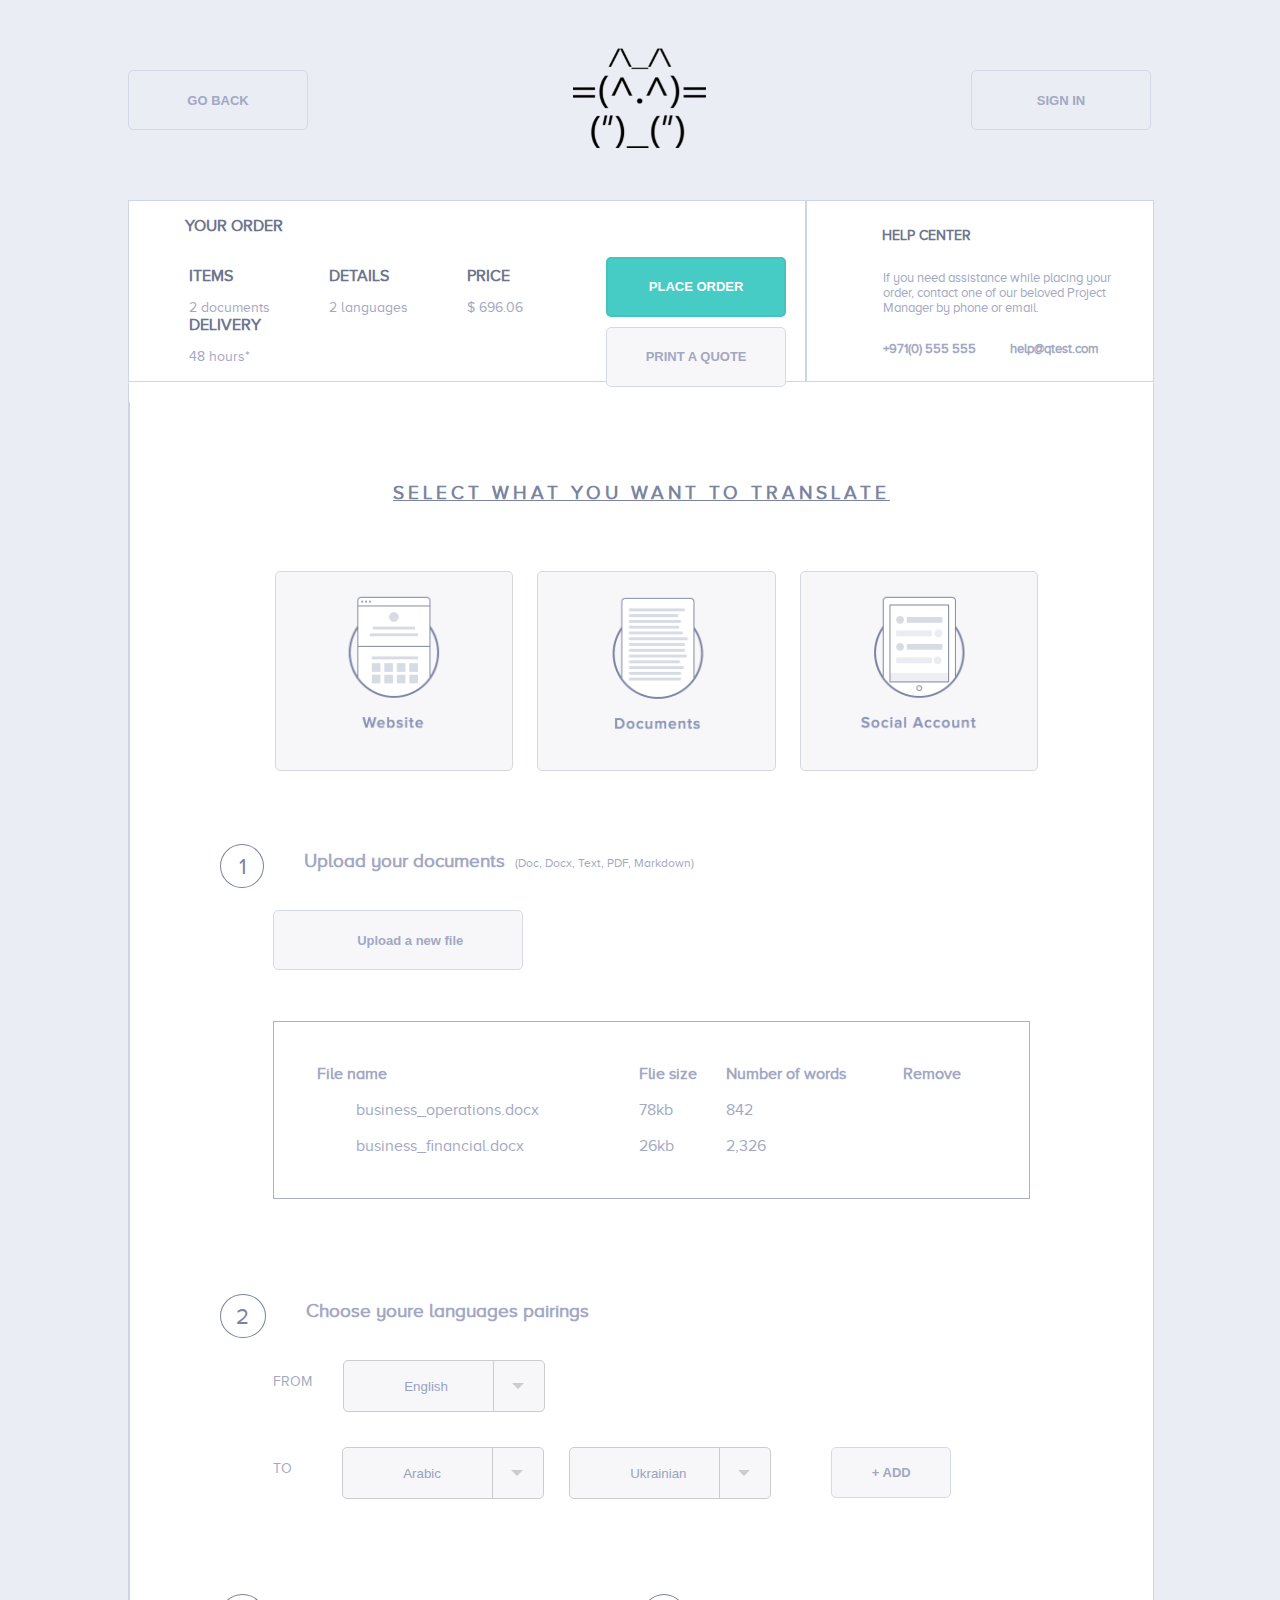
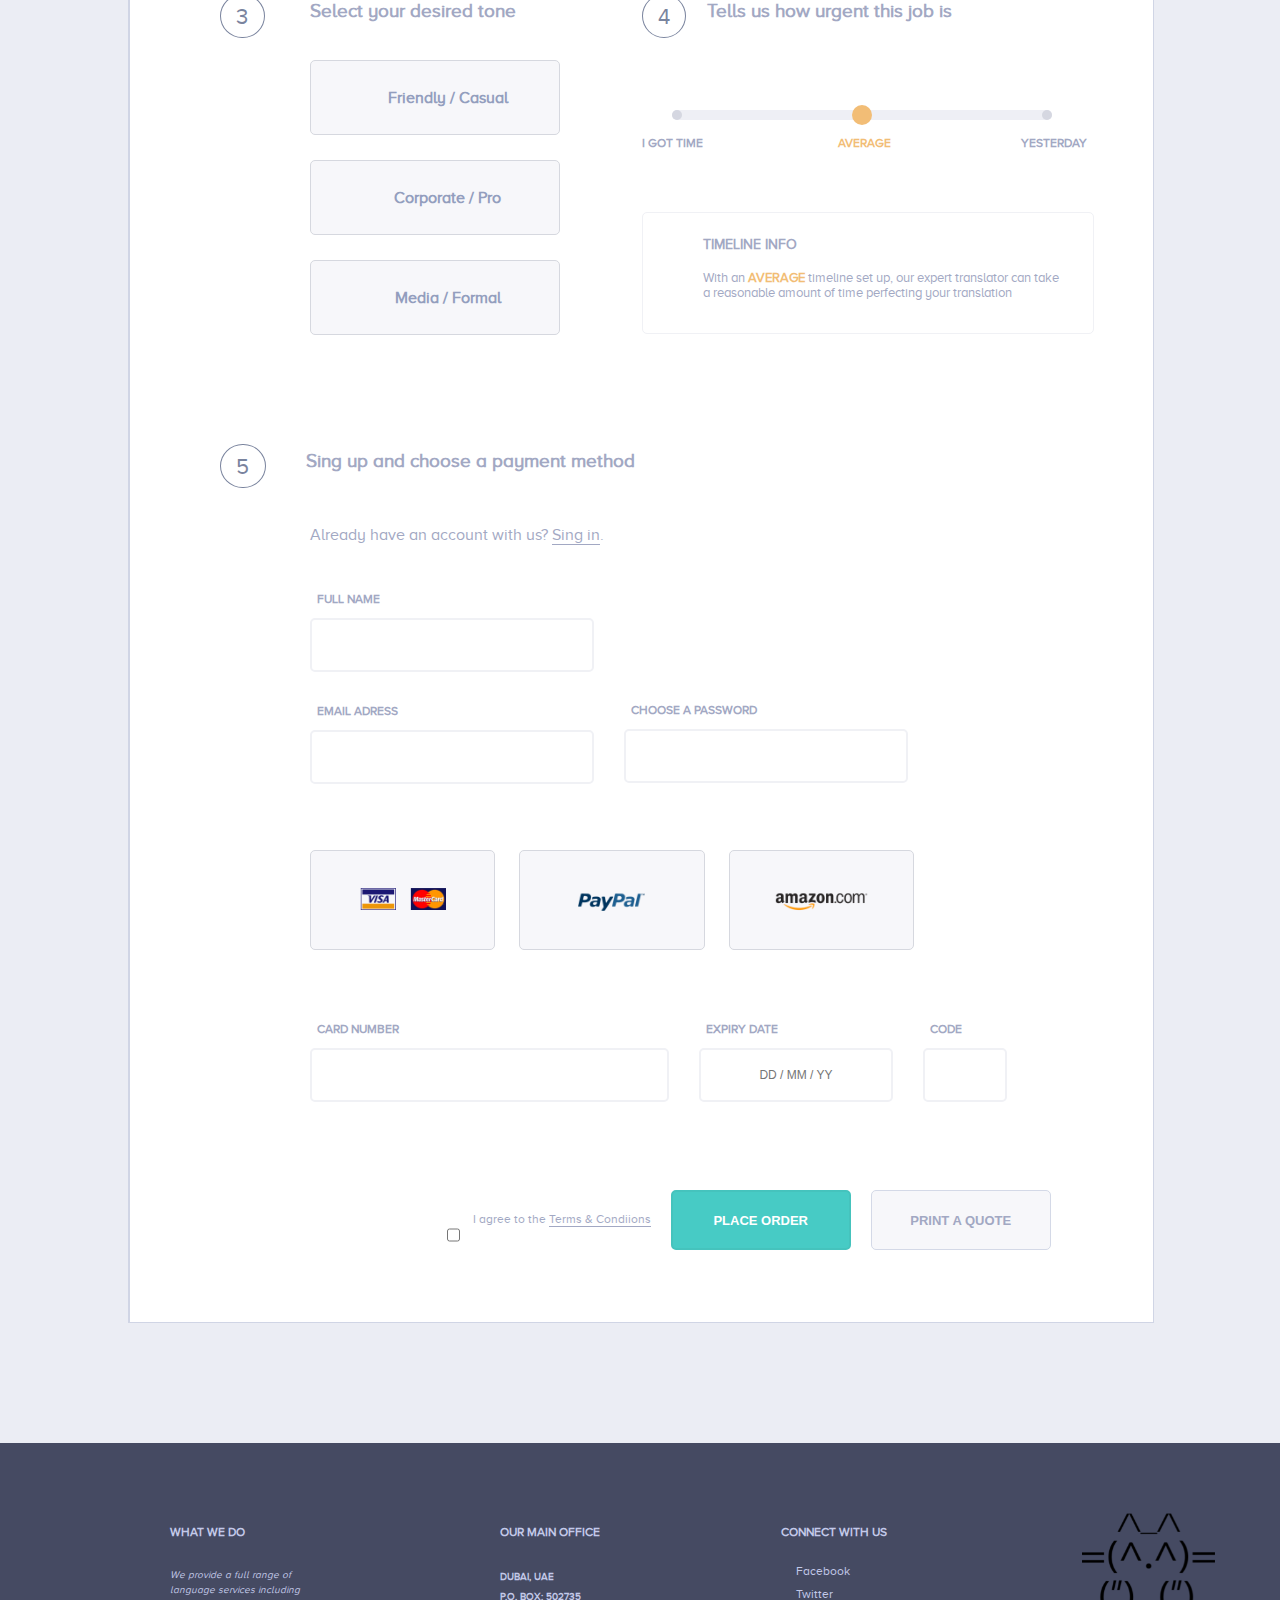
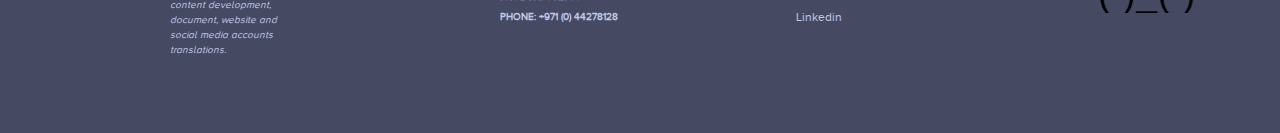
==== index.html @ 12761e25 "add files" ====
<!DOCTYPE html>
<html>
<head>
	<title>Checkout Page</title>
	<meta charset="utf-8">
	<link rel="stylesheet" type="text/css" href="css/main.css">
	<link rel="stylesheet" type="text/css" href="css/fonts/fonts.css">
</head>
<body>
<header>
	<div class="col-3">
		<button class="main_btn goBack">Go back</button>
	</div>
	<div class="col-3">
		<p class="logo"><img src="css/img/kottans.png"></p>
	</div>
	<div class="col-3 sign">
		<button class="main_btn btn_sgn">Sign In</button>
	</div>
</header>


<section class="yourOrder">
	<div class="col-6">
		<div class="details">
			<div class="blank"><!--<p><img src="https://png.icons8.com/material/26/6c748d/file.png"></p>--> <p>Your order</p></div>
			<div>
				<ul class="list">
					<li><span>Items</span></br></br>2 documents</li>
					<li><span>Details</span></br></br>2 languages</li>
					<li><span>Price</span></br></br>$ 696.06</li>
					<li><span>Delivery</span></br></br>48 hours*</li>
				</ul>
			</div>
		</div>
		<div class="detBut">
		<button class="act_btn">Place order</button>
		<button class="main_btn print">Print a Quote</button>
		</div>
	</div>
	<div class="col-3">
		<div class="help1"><!--<p><img src="https://png.icons8.com/windows/26/767d94/lifebuoy.png"></p>--><p>Help center</p></div>
		<div class="help">
			<p>If you need assistance while placing your order, contact one of our beloved Project Manager by phone or email.</p>
			<p>+971(0) 555 555</p> <p>help@qtest.com</p>
		</div>
	</div>
</section>
<form class="main">
	<section class="select">
		<h3>Select what you want to translate</h3>
			<div class="form">
				<label for="website">
					<input hidden type="radio" name="radio1" id="website" value="website">
						<div class="select-wrapper">
							<img src="css/img/website.png">
						</div>
				</label>
				<label for="document">
					<input hidden type="radio" name="radio1" id="document" value="document">
						<div class="select-wrapper">
							<img src="css/img/documents.png">
						</div>
				</label>
				<label for="social">
					<input hidden type="radio" name="radio1" id="social" value="social">
						<div class="select-wrapper">
							<img src="css/img/social.png">
						</div>	
				</label>
			</div>
	</section>
	<section class="one">
		<div class="upload">
			<p class="cirkle">1</p>
			<h3>Upload your documents</h3>
			<p class="types">(Doc, Docx, Text, PDF, Markdown)</p>

		</div>
			<button class="main_btn upload_btn">Upload a new file</button>
		<table>
			<tr>
				<th>File name</th>
				<th>Flie size</th>
				<th>Number of words</th>
				<th>Remove</th>
			</tr>
			<tr>
				<td class="doc">business_operations.docx</td>
				<td>78kb</td>
				<td>842</td>
				<td class="trash"></td>
			</tr>
			<tr>
				<td class="doc">business_financial.docx</td>
				<td>26kb</td>
				<td>2,326</td>
				<td class="trash"></td>
			</tr>
		</table>
	</section>
	<section class="two">
		<div class="upload">
			<p class="cirkle2">2</p>
			<h3>Choose youre languages pairings</h3>
		</div>
		<div class="language">
			<div class="from">
			<p>From</p>
			<div class="form_select">
				<select type="text" name="capacity" required="">
					<option selected="selected">English</option>
		                <option>Ukrainian</option>
		                <option>Arabic</option>
						<option>Kurdish</option>
				</select>
			</div>
			</div>
			<div class="to">
			<p>To</p>
			<div class="form_select">
			<select type="text" name="capacity" required="" id="Arabic" class="form-control">
				<option selected="selected">Arabic</option>
	                <option>Ukrainian</option>
	                <option>English</option>
					<option>Kurdish</option>
			</select>
			</div>
			<div class="form_select form_select2">
			<select type="text" name="capacity" required="" id="Ukrainian" class="form-control">
				<option selected="selected">Ukrainian</option>
	                <option>English</option>
	                <option>Arabic</option>
					<option>Kurdish</option>
			</select>
			</div>
			<div class="delate">
				
			</div>
			<div>
				<button class="main_btn add">+ Add</button>
			</div>
			</div>
		</div>
	</section>
	<section class="threeFour">
	<div class="three">
		<div class="upload">
			<p class="cirkle2">3</p>
			<h3>Select your desired tone</h3>
		</div>
		<div>
			<div class="form_tone">
				<label for="friendly">
					<input hidden type="radio" name="radio2" id="friendly" value="friendly">
						<div class="select-tone select-tone1">
							<p>Friendly / Casual</p>
						</div>
				</label>
				<label for="pro">
					<input hidden type="radio" name="radio2" id="pro" value="pro">
						<div class="select-tone select-tone2">
							<p>Corporate / Pro</p>
						</div>
				</label>
				<label for="media">
					<input hidden type="radio" name="radio2" id="media" value="media">
						<div class="select-tone select-tone3">
							<p>Media / Formal</p>
						</div>	
				</label>
			</div>
		</div>
	</div>
	<div class="four">
		<div class="upload2">
			<p class="cirkle2">4</p>
			<h3>Tells us how urgent this job is</h3>
		</div>
		<input type="range" min="0" max="100" step="50">
		<div class="timeline">
			<p>I got time</p>
			<p>Average</p>
			<p>Yesterday</p>
		</div>
		<div class="info">
			<div class="timeline_hdr"><p>Timeline info</p></div>
			<div class="timeline_disc"><p>With an <span>average</span> timeline set up, our expert translator can take a reasonable amount of time perfecting your translation</p></div>
		</div>
	</div>
	</section>
	<section class="five">
		<div class="upload">
			<p class="cirkle2">5</p>
			<h3>Sing up and choose a payment method</h3>
		</div>
		<div class="have_acc">
			<p>Already have an account with us? <a href="#">Sing in</a>.</p>
		</div>
		<div class="sign_form">
			<div class="f_name">
			<p>Full name</p>
			<input type="text" name="name" maxlength="40" class="" required="">
			<p>Email adress</p>
			<input type="text" name="name" maxlength="40" class="" required="">
			</div>
			<div class="pass">
			<p>Choose a password</p>
			<input type="password" name="name" maxlength="40" class="" required="">
			</div>
		</div>
		<div class="payment">
				<label for="card">
					<input hidden type="radio" name="radio3" id="card" value="card">
						<div class="select-payment">
							<img src="css/img/card.png">
						</div>
				</label>
				<label for="paypal">
					<input hidden type="radio" name="radio3" id="paypal" value="paypal">
						<div class="select-payment">
							<img src="css/img/paypal.png">
						</div>
				</label>
				<label for="amazon">
					<input hidden type="radio" name="radio3" id="amazon" value="amazon">
						<div class="select-payment">
							<img src="css/img/amazon.png">
						</div>	
				</label>
		</div>
		<div class="sign_form card_form">
			<div class="f_name card_number">
			<p>Card number</p>
			<input type="text" name="name" maxlength="16" class="" required="">
			</div>
			<div class="f_name ex_date">
			<p>Expiry date</p>
			<input type="text" name="name" maxlength="8" class="" required="" placeholder="DD / MM / YY">
			</div>
			<div class="f_name code">
			<p>code</p>
			<input type="password" name="name" maxlength="3" class="" required="">
			</div>
		</div>
		<div class="last_step">
			<input id="checkBox" type="checkbox">
			<p>I agree to the <a href="#">Terms &#38; Condiions</a></p>
			<button class="act_btn">Place order</button>
			<button class="main_btn print">Print a Quote</button>
		</div>
	</section>
</form>

<footer>
	<div class="what_we">
		<div class="heart"> <p>What we do</p></div>
		<div class="what_we_disc">
			<p>We provide a full range of language services including content development, document, website and social media accounts translations.</p>
		</div>
	</div>
	<div class="main_office">
		<div>
			<p>Our main office</p>
		</div>
		<div class="adress">
			<p>Dubai, UAE </br>P.O. Box: 502735</br>Phone: +971 (0) 44278128</p>
		</div>
	</div>
	<div class="connect">
		<div>
			<p>Connect with us</p>
		</div>
		<div>
			<ul>
				<li>Facebook</li>
				<li>Twitter</li>
				<li>Linkedin</li>
			</ul>
		</div>
	</div>
	<div class="finish">
		<img src="css/img/kottans.png">
	</div>
</footer>

</body>
</html>
---- css/main.css ----
/*
*{
	border: 1px solid black;

}
*/

body {
	background: #ebedf4;
	font-family: 'Proxima Nova', Georgia, sans-serif;
	padding: 0px;
	margin: 0px;
	color: #a2a8c3;
}

header {
	width: 80%;
	margin-left: 10%;
	padding: 0px;
	display: flex;
	flex-direction: row;
	height: 200px;

}

.col-3 {
	width: 33.3%;
	align-self: center;
}

.logo {
	text-align: center;
}

.sign {
	text-align: right;
}

.main_btn {
	border: 1px solid #d4d9e7;
	border-radius: 5px;
	color: #a2a8c3;
	height: 60px;
	width: 180px;
	text-transform: uppercase;
	font-size: 13px;
	font-weight: bold;

}

.goBack{
	background: url(https://png.icons8.com/ios/26/a2a8c3/left.png) no-repeat 30px 17px;

}

.btn_sgn {
	background: url(https://png.icons8.com/material/26/a2a8c3/user-male.png) no-repeat 30px 17px;
}



/*-----------YOUR ORDER-------------*/
.yourOrder {
	width: 80%;
	background: #fff;
	margin-left: 10%;
	border: 1px solid #d0d5e5;
	display: flex;
	flex-direction: row;
	height: 180px;
}
.col-6 {
	width: 66%;
	vertical-align: middle;
	border-right: 2px solid #d0d5e5;
}

.details {
	width: 70%;
	display: inline-block;

}
.details p {
	display: inline-block;
}
.blank {
	padding-left: 56px;
	text-transform: uppercase;
	font-weight: bold;
	background: url(https://png.icons8.com/material/26/6c748d/file.png) no-repeat 25px 15px;
	background-size: 3.5%;
	color: #6c748d;
}

.list {
	margin-left: 20px;
}
.list li{
	display: inline-block;
	padding-right: 55px;
	font-size: 14px;

}
.list span{
	text-transform: uppercase;
	font-size: 16px;
	font-weight: 600;
	color: #6c748d;

}
.detBut {
	width: 25%;
	display: inline-block;
	text-align: right;
	padding-top: 20px;


}
.act_btn {
	background: #47cbc5;
	border: 2px solid #45c3bd;
	border-radius: 5px;
	color: #fff;
	height: 60px;
	width: 180px;
	text-transform: uppercase;
	margin-bottom: 10px;
	font-size: 13px;
	font-weight: bold;
}
.print {
	background-color: #f7f7fa;
}
.help1 {
	padding-left: 30px;
	background: url(https://png.icons8.com/windows/26/767d94/lifebuoy.png) no-repeat 35px 5px;
	background-size: 6.5%;
	color: #6c748d;
}

.help1 p {
	display: inline-block;
	font-size: 14px;
	text-transform: uppercase;
	font-weight: bold;
	padding-left: 45px;

}
.help {
	width: 90%;

}
.help p:not(:nth-child(3)){
	display: inline-block;
	font-size: 13px;
	padding-left: 76px;
}
.help p:nth-child(2){
	font-weight: bold;
}
.help p:nth-child(3){
	display: inline-block;
	font-size: 13px;
	padding-left: 30px;
	font-weight: bold;
}
.main {
	width: 80%;
	background: #fff;
	margin-left: 10%;
	border-left: 1px solid #d0d5e5;
	border-right: 1px solid #d0d5e5;
	border-top: 1px solid #fff;

}

/*----------Select----------*/
.select {
	
	background: #fff;
	text-align: center;
	height: 420px;
	border-left: 1px solid #d0d5e5;

}
.select h3 {
	padding-top: 80px;
	padding-bottom: 10px;
	text-transform: uppercase;
	text-decoration: underline;
	letter-spacing: 4px;
	color: #7a849e;

	
}
.form {
	padding-top: 40px;
	padding-left: 30px;
}

.select-wrapper {
	height: 190px;
}

.form label{
	position: relative;
	color: #939ebe;
	background-color: #f7f7fa;
	font-size: 16px;
	font-weight: bold;
	text-align: center;
	height: 200px;
	width: 24%;
	line-height: 310px;
	display: inline-block;
	cursor: pointer;
	border: 1px solid #d6d8df;
	border-radius: 5px;
	-webkit-box-sizing: border-box;
	-moz-box-sizing: border-box;
	box-sizing: border-box;


}

.form label:not(:first-child) {
	margin-left: 20px;
}

input[name=radio1]:checked + .select-wrapper {
	border: 5px solid #75a8e1;
	border-radius: 5px;

}

input[name=radio1]:checked + .select-wrapper:after {
	content: "\2713";
	color: #fff;
	width: 35px;
	height: 35px;
	line-height: 35px;
	border-radius: 100%;
	background-color: #75a8e1;
	z-index: 999;
	position: absolute;
	top: -15px;
	right: -15px;
}


/*
.form input:checked + label{
	border: 7px solid #75a8e1;

}

.form input:checked + label:after{
	content: "\2713";
	color: #fff;
	width: 35px;
	height: 35px;
	line-height: 35px;
	border-radius: 100%;
	background-color: #75a8e1;
	z-index: 999;
	position: absolute;
	top: -20px;
	right: -20px;
}
*/

/*------------------SECTION ONE---------------*/

.one {
	background: #fff;
	height: 450px;
	border-left: 1px solid #d0d5e5;

}

.upload {
	display: flex;
	flex-direction: row;
	padding-left: 90px;
}
.cirkle{
	border: 1px solid #7a849e;
	border-radius: 50%;
	font-size: 22px;
	text-align: center;
	padding:  .4em .8em;
	color: #7a849e;
}
.upload h3 {
	padding-left: 40px;
	padding-top: 10px;
}
.types {
	font-size: 12px;
	padding-top: 22px;
	padding-left: 10px;
}

.upload_btn {
	background: url(https://png.icons8.com/windows/32/8d95b6/upload-to-cloud.png) no-repeat 30px 12px;
	background-color: #f7f7fa;
	width: 250px;
	margin-left: 14%;
	padding-left: 30px;
	text-transform: none;
}

.one table {
	border: 1px solid #aab0c8;
	margin-left: 14%;
	margin-top: 5%;
	padding: 40px;
	text-align: left; 
	width: 74%;
}

.doc {
	background: url(https://png.icons8.com/metro/32/a2a8c3/document.png) 0px 12px no-repeat;
	background-size: 5%;
}
.trash {
	background: url(https://png.icons8.com/metro/32/a2a8c3/trash.png) 15px 10px no-repeat;
	background-size: 20%;
}

td {
	padding-top: 15px;
}

td:first-child {
	padding-left: 40px;
}

/*------------------SECTION TWO----------------*/
.two {
	background: #fff;
	height: 300px;
	border-left: 1px solid #d0d5e5;

}
.cirkle2{
	border: 1px solid #7a849e;
	border-radius: 50%;
	font-size: 22px;
	text-align: center;
	padding:  .4em .7em;
	color: #7a849e;
}

.language {
	margin-left: 14%;
}
.from {
	display: flex;
	flex-direction: row;	 
}

.form_select {
	width: 200px;
	height: 50px;
	background-color: #f7f7fa;
	position: relative;
	border: 1px solid #ccc;
	border-radius: 5px;
	margin-right: 25px;
}
.form_select2{
	margin-right: 10px;
}
.form_select:before {
	content: "";
	display: block;
	width: 1px;
	height: 100%;
	background-color: #ccc;
	position: absolute;
	right: 50px;
	z-index: 1;
	pointer-events: none;
}
.form_select:after {
	content: "";
	border-style: solid;
	border-width: 6px 6px 0 6px;
	border-color: #ccc transparent transparent transparent;
	position: absolute;
	top: 50%;
	right: 20px;
	z-index: 1;
	margin-top: -3px;
	pointer-events: none;
}

.form_select select {
	-webkit-appearance: none;
	-moz-appearance: none;
	width: 100%;
	height: 100%;
	padding: 0 60px;
	background: none;
	border: 0px;
	color: #99a2c0;
}
.form_select select:focus {
	outline: 0;
}
.form_select select:hover {
	cursor: pointer;
}
.to {
	display: flex;
	flex-direction: row;	 
} 
.from {
	padding-bottom: 35px;
}
.from p{
	padding-right: 31px;
	text-transform: uppercase;
	font-size: 14px;
}

.to p {
	padding-right: 50px;
	text-transform: uppercase;
	font-size: 14px;
}
.delate {
	background: url(https://png.icons8.com/metro/32/a2a8c3/trash.png) no-repeat 0px 18px;
	background-size: 35%;
	height: 51px;
	width: 50px;
}
.add {
	width: 120px;
	height: 51px;
	background-color: #f7f7fa;
}
/*------------------SECTION THREE----------------*/
.threeFour {
	display: flex;
	flex-direction: row;
	border-left: 1px solid #d0d5e5;
}

.three {
	background: #fff;
	height: 450px;
	width: 50%;
}

.three h3 {
	padding-left: 45px;

}

.form_tone {
	padding-left: 180px;
}

.select-tone p {
	padding-top: 12px;
	padding-left: 25px;
}
.select-tone1 {
	height: 70px;
	background: url(https://png.icons8.com/metro/32/8d95b6/chat.png)no-repeat 35px 10px;
	background-size: 10%;
}
.select-tone2 {
	height: 70px;
	background: url(https://png.icons8.com/windows/32/8d95b6/suitcase.png)no-repeat 35px 10px;
	background-size: 10%;
}
.select-tone3 {
	height: 70px;
	background: url(https://png.icons8.com/metro/32/8d95b6/megaphone.png)no-repeat 35px 10px;
	background-size: 10%;
}

.form_tone label{
	position: relative;
	color: #939ebe;
	background-color: #f7f7fa;
	font-size: 16px;
	font-weight: bold;
	text-align: center;
	height: 75px;
	width: 250px;
	margin-bottom: 25px;
	display: block;
	cursor: pointer;
	border: 1px solid #d6d8df;
	border-radius: 5px;
	-webkit-box-sizing: border-box;
	-moz-box-sizing: border-box;
	box-sizing: border-box;	


}

input[name=radio2]:checked + .select-tone{
	border: 5px solid #75a8e1;
	border-radius: 5px;
}

input[name=radio2]:checked + .select-tone:after{
	content: "\2713";
	color: #fff;
	width: 35px;
	height: 35px;
	line-height: 35px;
	border-radius: 100%;
	background-color: #75a8e1;
	z-index: 999;
	position: absolute;
	top: -10px;
	right: -10px;
}

/*------------------SECTION FOUR---------------*/
.four {
	background: #fff;
	height: 450px;
	width: 50%;
}

.upload2 {
	display: flex;
	flex-direction: row;
}
.upload2 h3 {
	padding-left: 4%;
	padding-top: 10px;
}
input[type=range] {
	-webkit-appearance: none;
	width: 380px;
	margin-top: 50px;
	margin-left: 30px;
 	position: relative;
}

input[type=range]::-webkit-slider-thumb {
	-webkit-appearance: none;
	width: 20px;
	height: 20px;
	border-radius: 10px;
	background: #f2bd76;
	margin-top: -5px;
	z-index: 2;
	position: relative;
}

input[type=range]::after {
	content: '';
	display: block;
	width: 10px;
	height: 10px;
	border-radius: 5px;
	background: #d5d7e1;
	position: absolute;
	z-index: 1;
}
input[type=range]::before {
	content: '';
	display: block;
	width: 10px;
	height: 10px;
	border-radius: 5px;
	background: #d5d7e1;
	position: absolute;
	right: 0;
	z-index: 1;
}


input[type=range]::-webkit-slider-runnable-track {
	-webkit-appearance: none;
	background: #eeeff5;
	border-radius: 5px;
	height: 10px;
}
.timeline {
	display: flex;
	flex-direction: row;
	text-transform: uppercase;
	font-weight: bold;
	font-size: 12px;
}
.timeline p:nth-child(2) {
	padding-left: 135px;
	color: #f2bd76;
}
.timeline p:nth-child(3) {
	padding-left: 130px;
}

.info {
	width: 450px;
	border: 1px solid #f0f1f5;
	border-radius: 5px;
	height: 120px;
	margin-top: 50px;
}

.timeline_hdr {
	height: 30px;
	background: url(https://png.icons8.com/metro/32/767c98/info.png) no-repeat 25px 5px;
	background-size: 5%;
}
.timeline_hdr p {
	padding-left: 60px;
	padding-top: 10px;
	text-transform: uppercase;
	font-weight: bold;
	font-size: 14px;
	vertical-align: middle;
}

.timeline_disc {
	padding-left: 60px;
	padding-right: 30px;
	font-size: 13px;
}
.timeline_disc span {
	color: #f2bd76;
	text-transform: uppercase;
	font-weight: bold;
}

/*------------------SECTION FIVE---------------*/

.five {
	background: #fff;
	height: 900px;
	border-left: 1px solid #d0d5e5;
	border-bottom: 1px solid #d0d5e5;
}

.have_acc {
	padding-left: 180px;
}

a {
	text-decoration: none;
}
a:link {
  color: #a2a8c3; 
  border-bottom: 1px solid; 
}
a:visited {
  color: #a2a8c3;
}
a:hover {
  color: #a2a8c3; 
  
}
a:active {
  color: #a2a8c3; 
  border-bottom: 1px solid;
}
.sign_form {
	padding-left: 180px;
	display: flex;
	flex-direction: row;
	height: 250px;
}
.f_name p{
	padding-left: 7px;
	padding-top: 20px;
	text-transform: uppercase;
	font-weight: bold;
	font-size: 12px;
}

.f_name input {
	width: 250px;
	height: 40px;
	border: 2px solid #f0f1f5;
	border-radius: 5px;
	color: #797e96;
	padding: 5px 15px;
}

.pass  {
	margin-top: 111px;
	margin-left: 30px;
}

.pass p{
	padding-left: 7px;
	padding-top: 20px;
	text-transform: uppercase;
	font-weight: bold;
	font-size: 12px;
}

.pass input {
	width: 250px;
	height: 40px;
	border: 2px solid #f0f1f5;
	border-radius: 5px;
	color: #797e96;
	padding: 5px 15px;
}

.payment {
	padding-top: 40px;
	padding-left: 180px;
}

.select-payment {
	height: 90px;
}

.payment label{
	position: relative;
	color: #939ebe;
	background-color: #f7f7fa;
	font-size: 16px;
	font-weight: bold;
	text-align: center;
	height: 100px;
	width: 22%;
	line-height: 110px;
	display: inline-block;
	cursor: pointer;
	border: 1px solid #d6d8df;
	border-radius: 5px;
	-webkit-box-sizing: border-box;
	-moz-box-sizing: border-box;
	box-sizing: border-box;


}

.payment label:not(:first-child) {
	margin-left: 20px;
}

input[name=radio3]:checked + .select-payment {
	border: 5px solid #75a8e1;
	border-radius: 5px;

}

input[name=radio3]:checked + .select-payment:after {
	content: "\2713";
	color: #fff;
	width: 35px;
	height: 35px;
	line-height: 35px;
	border-radius: 100%;
	background-color: #75a8e1;
	z-index: 999;
	position: absolute;
	top: -15px;
	right: -15px;
}
.card_form {
	margin-top: 40px;
	height: 150px;
}
.card_number {
	padding-right: 30px;
}
.card_number input {
	width: 325px;
}
.ex_date {
	padding-right: 30px;
}

.ex_date input {
	width: 130px;
	color: #797e96;
	padding: 5px 30px;
	font-size: 12px;
	text-align: center;
}

.code input {
	width: 50px;
}
.last_step{
	display: flex;
	flex-direction: row;
	justify-content: flex-end;
	width: 80%;
	padding-left: 10%;
	padding-top: 50px;
}

.last_step button {
	margin-left: 20px;
}

.last_step p {
	margin-left: 10px;
	font-size: 12px;
	padding-top: 10px;
}

.last_step input {
	margin-top: 23px;
}
/*------------------FOOTER---------------*/
footer {
	margin-top: 120px;
	width: 100%;
	height: 150px;
	background-color: #454a62;
	padding: 70px;
	color: #c3c9e9;
	display: flex;
	flex-direction: row;

}

.what_we {
	width: 18%;
	background: url(https://png.icons8.com/ios-glyphs/32/c3c9e9/hearts.png) no-repeat 65px 6px;
	background-size: 8%;
}


.heart p {
	text-transform: uppercase;
	font-weight: bold;
	font-size: 12px;
	height: 30px;
	vertical-align: middle;
	padding-left: 100px;
}

.what_we_disc p{
	padding-left: 100px;
	font-size: 10px;
	font-style: italic;
	line-height: 1.5;
}

.main_office {
	background: url(https://png.icons8.com/android/32/c3c9e9/compass.png) no-repeat 165px 8px;
	padding-left: 200px; 
	background-size: 5%;
	width: 18%;

}

.main_office p {
	text-transform: uppercase;
	font-weight: bold;
	font-size: 12px;
	height: 30px;
	vertical-align: middle;
}
.adress p {	
	font-size: 10px;
	line-height: 2;
}

.connect {
	background: url(https://png.icons8.com/ios/32/c3c9e9/share-2-filled.png) no-repeat 25px 10px;
	padding-left: 50px; 
	background-size: 5%;
	width: 18%;
}

.connect p {
	text-transform: uppercase;
	font-weight: bold;
	font-size: 12px;
	height: 30px;
	vertical-align: middle;
}
.connect ul {
	margin-top: -5px;
}
.connect li {
	list-style-type: none;
	margin-left: -45px;
	margin-bottom: 5px;
	font-size: 12px;
	padding-left: 20px;
	line-height: 1.5;
}
.connect li:first-child {
	background: url(https://png.icons8.com/ios/32/c3c9e9/facebook-circled-filled.png) no-repeat 0px 0px; 
	background-size: 5%;
}

.connect li:nth-child(2) {
	background: url(https://png.icons8.com/ios/32/c3c9e9/twitter-circled-filled.png) no-repeat 0px 0px; 
	background-size: 5%;
}

.connect li:nth-child(3) {
	background: url(https://png.icons8.com/ios/32/c3c9e9/linkedin-circled-filled.png) no-repeat 0px 0px; 
	background-size: 5%;
}


.finish {
	width: 18%;
	height: 100%;
	padding-left: 70px;
}
---- css/fonts/fonts.css ----
/** Proxima Nova **/



@font-face {
    font-family: 'proxima_nova_altblack';
    src: url('Mark Simonson - Proxima Nova Alt Black-webfont.eot');
    src: url('Mark Simonson - Proxima Nova Alt Black-webfont.eot?#iefix') format('embedded-opentype'),
         url('Mark Simonson - Proxima Nova Alt Black-webfont.woff2') format('woff2'),
         url('Mark Simonson - Proxima Nova Alt Black-webfont.woff') format('woff'),
         url('Mark Simonson - Proxima Nova Alt Black-webfont.ttf') format('truetype'),
         url('Mark Simonson - Proxima Nova Alt Black-webfont.svg#proxima_nova_altblack') format('svg');
    font-weight: normal;
    font-style: normal;

}

@font-face {
    font-family: 'proxima_nova_altbold';
    src: url('Mark Simonson - Proxima Nova Alt Bold-webfont.eot');
    src: url('Mark Simonson - Proxima Nova Alt Bold-webfont.eot?#iefix') format('embedded-opentype'),
         url('Mark Simonson - Proxima Nova Alt Bold-webfont.woff2') format('woff2'),
         url('Mark Simonson - Proxima Nova Alt Bold-webfont.woff') format('woff'),
         url('Mark Simonson - Proxima Nova Alt Bold-webfont.ttf') format('truetype'),
         url('Mark Simonson - Proxima Nova Alt Bold-webfont.svg#proxima_nova_altbold') format('svg');
    font-weight: normal;
    font-style: normal;

}

@font-face {
    font-family: 'Proxima Nova';
    src: url('Mark Simonson - Proxima Nova Alt Regular-webfont.eot');
    src: url('Mark Simonson - Proxima Nova Alt Regular-webfont.eot?#iefix') format('embedded-opentype'),
         url('Mark Simonson - Proxima Nova Alt Regular-webfont.woff2') format('woff2'),
         url('Mark Simonson - Proxima Nova Alt Regular-webfont.woff') format('woff'),
         url('Mark Simonson - Proxima Nova Alt Regular-webfont.ttf') format('truetype'),
         url('Mark Simonson - Proxima Nova Alt Regular-webfont.svg#proxima_nova_altregular') format('svg');
    font-weight: normal;
    font-style: normal;

}

/* Generated by Font Squirrel (http://www.fontsquirrel.com) on April 4, 2015 */



@font-face {
    font-family: 'proxima_nova_scosfthin';
    src: url('Mark Simonson - Proxima Nova ScOsf Thin-webfont.eot');
    src: url('Mark Simonson - Proxima Nova ScOsf Thin-webfont.eot?#iefix') format('embedded-opentype'),
         url('Mark Simonson - Proxima Nova ScOsf Thin-webfont.woff2') format('woff2'),
         url('Mark Simonson - Proxima Nova ScOsf Thin-webfont.woff') format('woff'),
         url('Mark Simonson - Proxima Nova ScOsf Thin-webfont.ttf') format('truetype'),
         url('Mark Simonson - Proxima Nova ScOsf Thin-webfont.svg#proxima_nova_scosfthin') format('svg');
    font-weight: normal;
    font-style: normal;

}




@font-face {
    font-family: 'proxima_nova_ltsemibold';
    src: url('Mark Simonson - Proxima Nova Semibold-webfont.eot');
    src: url('Mark Simonson - Proxima Nova Semibold-webfont.eot?#iefix') format('embedded-opentype'),
         url('Mark Simonson - Proxima Nova Semibold-webfont.woff2') format('woff2'),
         url('Mark Simonson - Proxima Nova Semibold-webfont.woff') format('woff'),
         url('Mark Simonson - Proxima Nova Semibold-webfont.ttf') format('truetype'),
         url('Mark Simonson - Proxima Nova Semibold-webfont.svg#proxima_nova_ltsemibold') format('svg');
    font-weight: normal;
    font-style: normal;

}

@font-face {
    font-family: 'proxima_nova_ltthin';
    src: url('Mark Simonson - Proxima Nova Thin-webfont.eot');
    src: url('Mark Simonson - Proxima Nova Thin-webfont.eot?#iefix') format('embedded-opentype'),
         url('Mark Simonson - Proxima Nova Thin-webfont.woff2') format('woff2'),
         url('Mark Simonson - Proxima Nova Thin-webfont.woff') format('woff'),
         url('Mark Simonson - Proxima Nova Thin-webfont.ttf') format('truetype'),
         url('Mark Simonson - Proxima Nova Thin-webfont.svg#proxima_nova_ltthin') format('svg');
    font-weight: normal;
    font-style: normal;

}
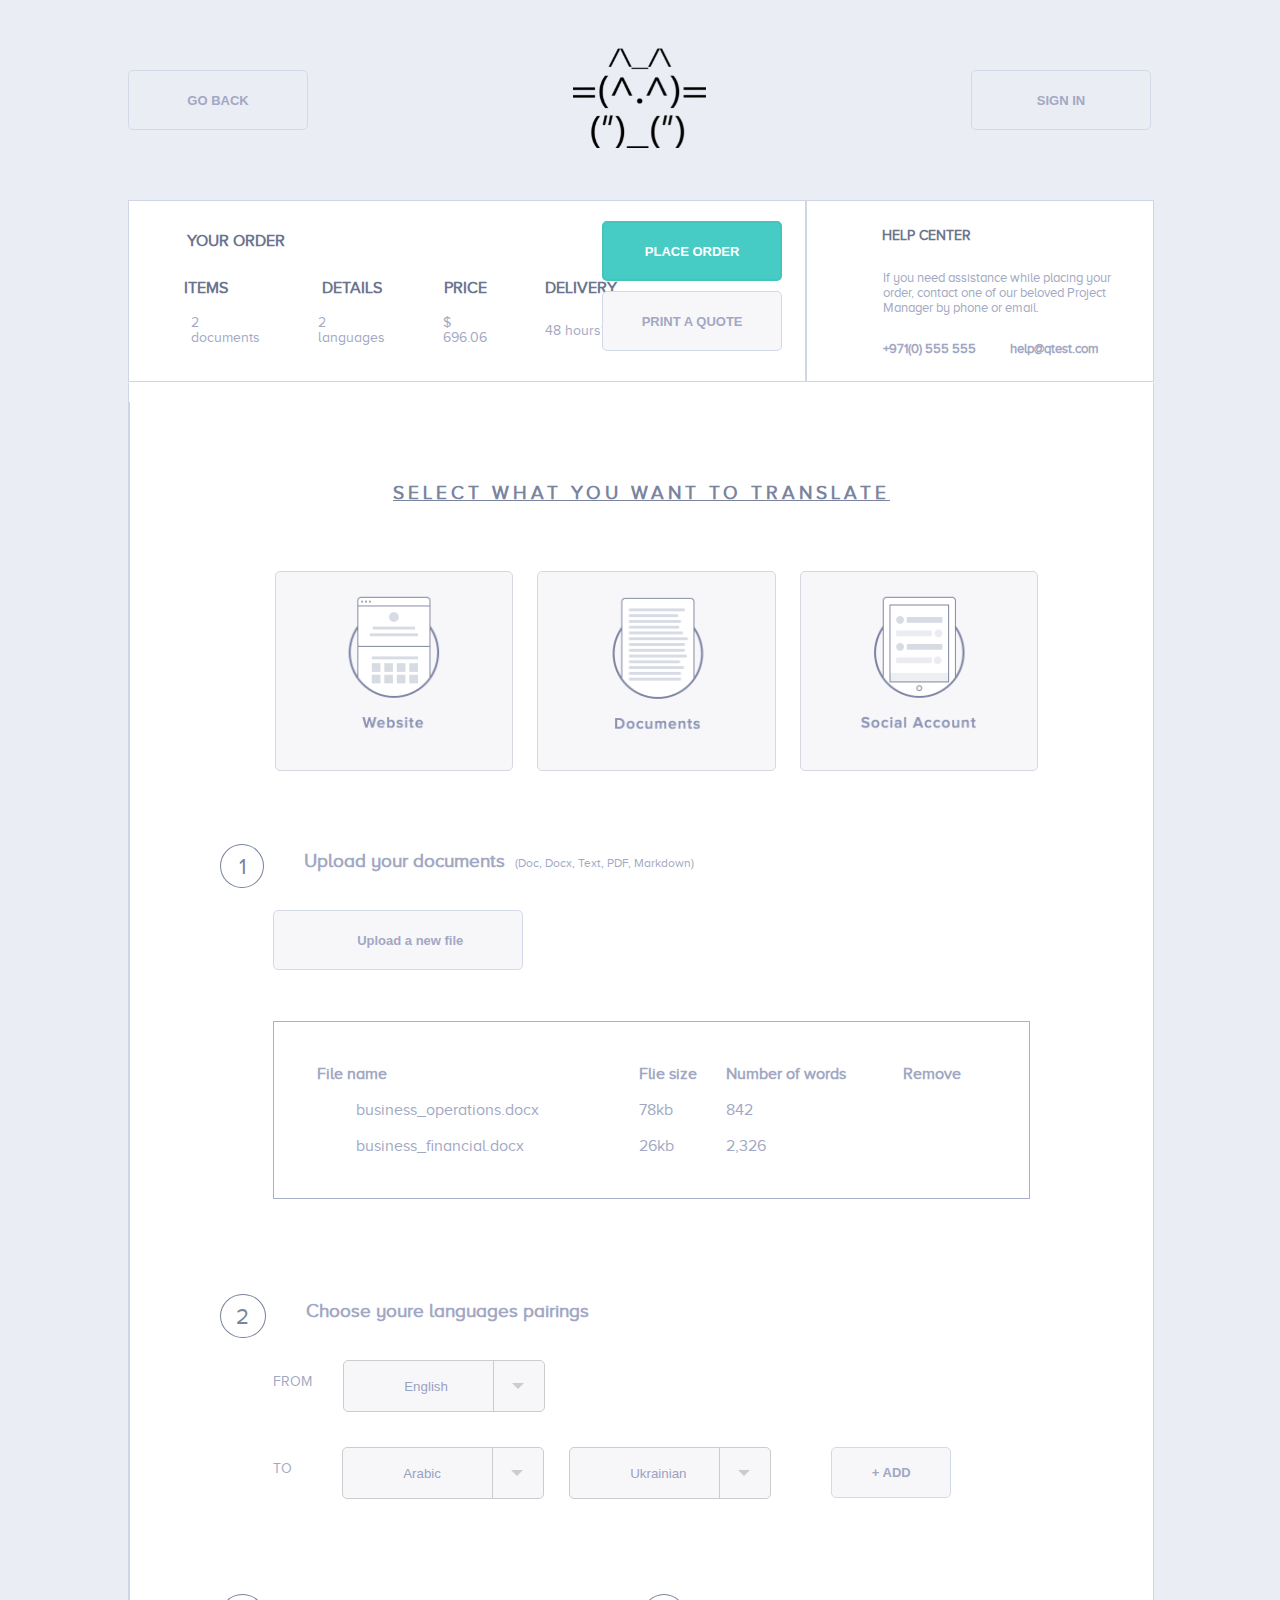
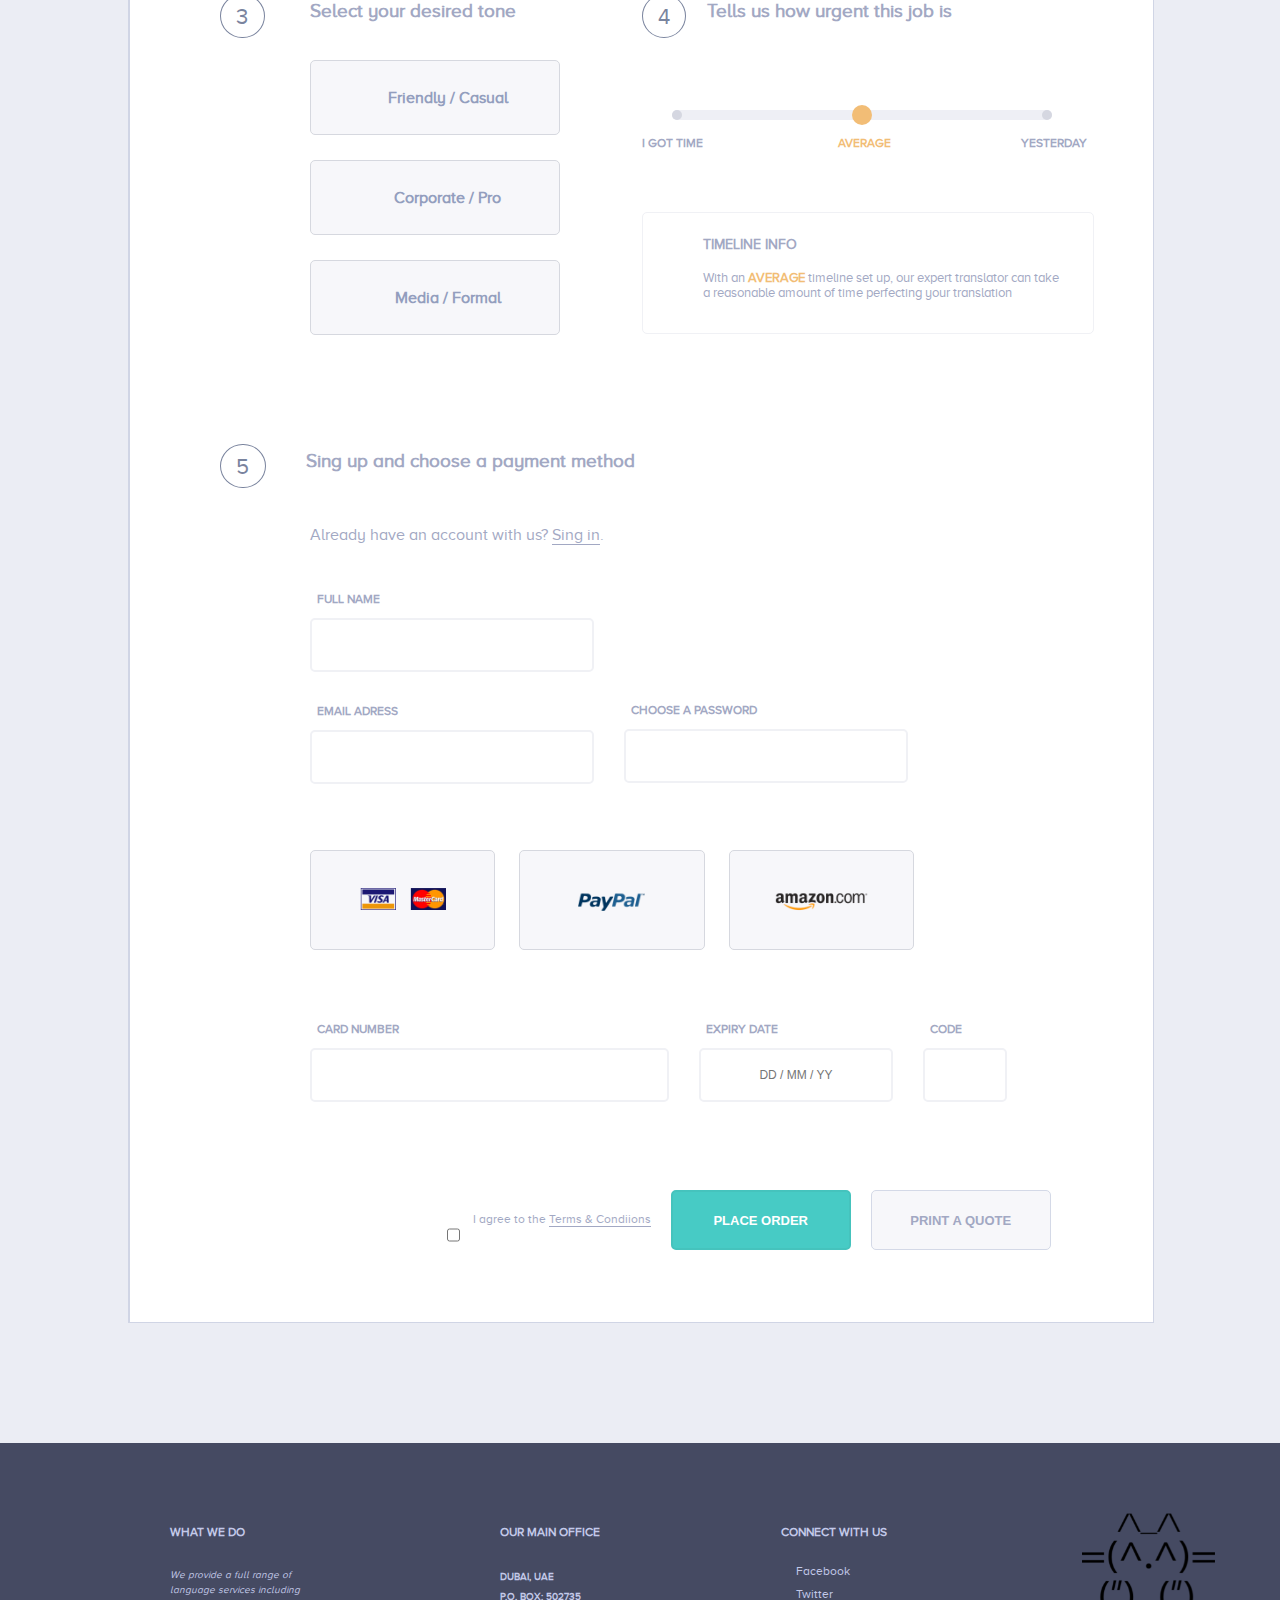
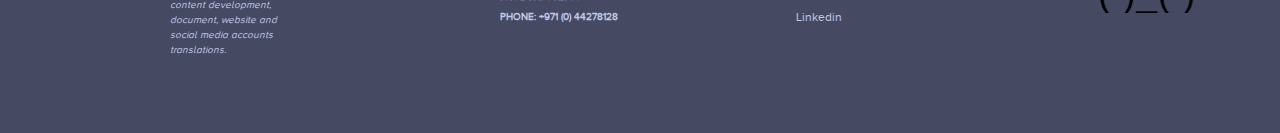
==== commit a04e2a73: "added table instead list,fix buttons, fix html by validator" ====
--- a/index.html
+++ b/index.html
@@ -12,7 +12,7 @@
 		<button class="main_btn goBack">Go back</button>
 	</div>
 	<div class="col-3">
-		<p class="logo"><img src="css/img/kottans.png"></p>
+		<p class="logo"><img src="css/img/kottans.png" alt=""></p>
 	</div>
 	<div class="col-3 sign">
 		<button class="main_btn btn_sgn">Sign In</button>
@@ -20,17 +20,31 @@
 </header>
 
 
-<section class="yourOrder">
+<div class="yourOrder">
 	<div class="col-6">
 		<div class="details">
 			<div class="blank"><!--<p><img src="https://png.icons8.com/material/26/6c748d/file.png"></p>--> <p>Your order</p></div>
-			<div>
-				<ul class="list">
+			<div class="list_table">
+				<table>
+					<tr>
+						<th>Items</th>
+						<th>Details</th>
+						<th>Price</th>
+						<th>Delivery</th>
+					</tr>
+					<tr>
+						<td>2 documents</td>
+						<td>2 languages</td>
+						<td>$ 696.06</td>
+						<td>48 hours*</td>
+					</tr>
+				</table>
+				<!-- <ul class="list">
 					<li><span>Items</span></br></br>2 documents</li>
 					<li><span>Details</span></br></br>2 languages</li>
 					<li><span>Price</span></br></br>$ 696.06</li>
 					<li><span>Delivery</span></br></br>48 hours*</li>
-				</ul>
+				</ul> -->
 			</div>
 		</div>
 		<div class="detBut">
@@ -45,28 +59,28 @@
 			<p>+971(0) 555 555</p> <p>help@qtest.com</p>
 		</div>
 	</div>
-</section>
+</div>
 <form class="main">
 	<section class="select">
 		<h3>Select what you want to translate</h3>
 			<div class="form">
 				<label for="website">
-					<input hidden type="radio" name="radio1" id="website" value="website">
+					<input hidden type="radio" required name="radio1" id="website" value="website">
 						<div class="select-wrapper">
-							<img src="css/img/website.png">
+							<img src="css/img/website.png" alt="">
 						</div>
 				</label>
 				<label for="document">
-					<input hidden type="radio" name="radio1" id="document" value="document">
+					<input hidden type="radio" required  name="radio1" id="document" value="document">
 						<div class="select-wrapper">
-							<img src="css/img/documents.png">
+							<img src="css/img/documents.png" alt="">
 						</div>
 				</label>
 				<label for="social">
-					<input hidden type="radio" name="radio1" id="social" value="social">
+					<input hidden type="radio" required name="radio1" id="social" value="social">
 						<div class="select-wrapper">
-							<img src="css/img/social.png">
-						</div>	
+							<img src="css/img/social.png" alt="">
+						</div>
 				</label>
 			</div>
 	</section>
@@ -77,7 +91,7 @@
 			<p class="types">(Doc, Docx, Text, PDF, Markdown)</p>
 
 		</div>
-			<button class="main_btn upload_btn">Upload a new file</button>
+			<button class="main_btn upload_btn" type="button">Upload a new file</button>
 		<table>
 			<tr>
 				<th>File name</th>
@@ -108,7 +122,7 @@
 			<div class="from">
 			<p>From</p>
 			<div class="form_select">
-				<select type="text" name="capacity" required="">
+				<select name="capacity" size="1">
 					<option selected="selected">English</option>
 		                <option>Ukrainian</option>
 		                <option>Arabic</option>
@@ -119,7 +133,7 @@
 			<div class="to">
 			<p>To</p>
 			<div class="form_select">
-			<select type="text" name="capacity" required="" id="Arabic" class="form-control">
+			<select name="capacity" id="Arabic" class="form-control" size="1">
 				<option selected="selected">Arabic</option>
 	                <option>Ukrainian</option>
 	                <option>English</option>
@@ -127,7 +141,7 @@
 			</select>
 			</div>
 			<div class="form_select form_select2">
-			<select type="text" name="capacity" required="" id="Ukrainian" class="form-control">
+			<select name="capacity" id="Ukrainian" class="form-control" size="1">
 				<option selected="selected">Ukrainian</option>
 	                <option>English</option>
 	                <option>Arabic</option>
@@ -135,10 +149,10 @@
 			</select>
 			</div>
 			<div class="delate">
-				
+
 			</div>
 			<div>
-				<button class="main_btn add">+ Add</button>
+				<button type="button" class="main_btn add">+ Add</button>
 			</div>
 			</div>
 		</div>
@@ -152,22 +166,22 @@
 		<div>
 			<div class="form_tone">
 				<label for="friendly">
-					<input hidden type="radio" name="radio2" id="friendly" value="friendly">
+					<input hidden type="radio" required name="radio2" id="friendly" value="friendly">
 						<div class="select-tone select-tone1">
 							<p>Friendly / Casual</p>
 						</div>
 				</label>
 				<label for="pro">
-					<input hidden type="radio" name="radio2" id="pro" value="pro">
+					<input hidden type="radio" required name="radio2" id="pro" value="pro">
 						<div class="select-tone select-tone2">
 							<p>Corporate / Pro</p>
 						</div>
 				</label>
 				<label for="media">
-					<input hidden type="radio" name="radio2" id="media" value="media">
+					<input hidden type="radio" required name="radio2" id="media" value="media">
 						<div class="select-tone select-tone3">
 							<p>Media / Formal</p>
-						</div>	
+						</div>
 				</label>
 			</div>
 		</div>
@@ -200,54 +214,54 @@
 		<div class="sign_form">
 			<div class="f_name">
 			<p>Full name</p>
-			<input type="text" name="name" maxlength="40" class="" required="">
+			<input type="text" name="name" maxlength="40" class="" required>
 			<p>Email adress</p>
-			<input type="text" name="name" maxlength="40" class="" required="">
+			<input type="text" name="name" maxlength="40" class="" required>
 			</div>
 			<div class="pass">
 			<p>Choose a password</p>
-			<input type="password" name="name" maxlength="40" class="" required="">
+			<input type="password" name="name" maxlength="40" class="" required>
 			</div>
 		</div>
 		<div class="payment">
 				<label for="card">
-					<input hidden type="radio" name="radio3" id="card" value="card">
+					<input hidden type="radio" required name="radio3" id="card" value="card">
 						<div class="select-payment">
-							<img src="css/img/card.png">
+							<img src="css/img/card.png" alt="">
 						</div>
 				</label>
 				<label for="paypal">
-					<input hidden type="radio" name="radio3" id="paypal" value="paypal">
+					<input hidden type="radio" required name="radio3" id="paypal" value="paypal">
 						<div class="select-payment">
-							<img src="css/img/paypal.png">
+							<img src="css/img/paypal.png" alt="">
 						</div>
 				</label>
 				<label for="amazon">
-					<input hidden type="radio" name="radio3" id="amazon" value="amazon">
+					<input hidden type="radio" required name="radio3" id="amazon" value="amazon">
 						<div class="select-payment">
-							<img src="css/img/amazon.png">
-						</div>	
+							<img src="css/img/amazon.png" alt="">
+						</div>
 				</label>
 		</div>
 		<div class="sign_form card_form">
 			<div class="f_name card_number">
 			<p>Card number</p>
-			<input type="text" name="name" maxlength="16" class="" required="">
+			<input type="text" name="name" maxlength="16" class="" required>
 			</div>
 			<div class="f_name ex_date">
 			<p>Expiry date</p>
-			<input type="text" name="name" maxlength="8" class="" required="" placeholder="DD / MM / YY">
+			<input type="text" name="name" maxlength="8" class="" required placeholder="DD / MM / YY">
 			</div>
 			<div class="f_name code">
 			<p>code</p>
-			<input type="password" name="name" maxlength="3" class="" required="">
+			<input type="password" name="name" maxlength="3" class="" required>
 			</div>
 		</div>
 		<div class="last_step">
 			<input id="checkBox" type="checkbox">
 			<p>I agree to the <a href="#">Terms &#38; Condiions</a></p>
-			<button class="act_btn">Place order</button>
-			<button class="main_btn print">Print a Quote</button>
+			<button class="act_btn" type="submit">Place order</button>
+			<button class="main_btn print" type="button">Print a Quote</button>
 		</div>
 	</section>
 </form>
@@ -264,7 +278,7 @@
 			<p>Our main office</p>
 		</div>
 		<div class="adress">
-			<p>Dubai, UAE </br>P.O. Box: 502735</br>Phone: +971 (0) 44278128</p>
+			<p>Dubai, UAE <br>P.O. Box: 502735<br>Phone: +971 (0) 44278128</p>
 		</div>
 	</div>
 	<div class="connect">
@@ -280,7 +294,7 @@
 		</div>
 	</div>
 	<div class="finish">
-		<img src="css/img/kottans.png">
+		<img src="css/img/kottans.png" alt="">
 	</div>
 </footer>
 
--- a/css/main.css
+++ b/css/main.css
@@ -73,27 +73,49 @@
 	width: 66%;
 	vertical-align: middle;
 	border-right: 2px solid #d0d5e5;
+	display: flex;
+	flex-direction: row;
 }
 
 .details {
 	width: 70%;
-	display: inline-block;
+
 
 }
 .details p {
 	display: inline-block;
 }
 .blank {
-	padding-left: 56px;
-	text-transform: uppercase;
-	font-weight: bold;
-	background: url(https://png.icons8.com/material/26/6c748d/file.png) no-repeat 25px 15px;
+	padding-left: 58px;
+	text-transform: uppercase;
+	font-weight: bold;
+	background: url(https://png.icons8.com/material/26/6c748d/file.png) no-repeat 25px 27px;
 	background-size: 3.5%;
 	color: #6c748d;
-}
-
-.list {
-	margin-left: 20px;
+	padding-top: 15px;
+}
+
+.list_table {
+	padding-left: 20px;
+	padding-top: 10px;
+}
+
+.list_table th{
+	text-transform: uppercase;
+	font-size: 16px;
+	font-weight: 600;
+	color: #6c748d;
+	padding-right: 55px;
+}
+
+.list_table td {
+	padding-right: 55px;
+	font-size: 14px;
+}
+
+
+/*.list_table {
+	padding-left: 20px;
 }
 .list li{
 	display: inline-block;
@@ -108,6 +130,7 @@
 	color: #6c748d;
 
 }
+*/
 .detBut {
 	width: 25%;
 	display: inline-block;
@@ -176,7 +199,7 @@
 
 /*----------Select----------*/
 .select {
-	
+
 	background: #fff;
 	text-align: center;
 	height: 420px;
@@ -191,7 +214,7 @@
 	letter-spacing: 4px;
 	color: #7a849e;
 
-	
+
 }
 .form {
 	padding-top: 40px;
@@ -315,7 +338,7 @@
 	margin-left: 14%;
 	margin-top: 5%;
 	padding: 40px;
-	text-align: left; 
+	text-align: left;
 	width: 74%;
 }
 
@@ -357,7 +380,7 @@
 }
 .from {
 	display: flex;
-	flex-direction: row;	 
+	flex-direction: row;
 }
 
 .form_select {
@@ -414,8 +437,8 @@
 }
 .to {
 	display: flex;
-	flex-direction: row;	 
-} 
+	flex-direction: row;
+}
 .from {
 	padding-bottom: 35px;
 }
@@ -499,7 +522,7 @@
 	border-radius: 5px;
 	-webkit-box-sizing: border-box;
 	-moz-box-sizing: border-box;
-	box-sizing: border-box;	
+	box-sizing: border-box;
 
 
 }
@@ -651,18 +674,18 @@
 	text-decoration: none;
 }
 a:link {
-  color: #a2a8c3; 
-  border-bottom: 1px solid; 
+  color: #a2a8c3;
+  border-bottom: 1px solid;
 }
 a:visited {
   color: #a2a8c3;
 }
 a:hover {
-  color: #a2a8c3; 
-  
+  color: #a2a8c3;
+
 }
 a:active {
-  color: #a2a8c3; 
+  color: #a2a8c3;
   border-bottom: 1px solid;
 }
 .sign_form {
@@ -848,7 +871,7 @@
 
 .main_office {
 	background: url(https://png.icons8.com/android/32/c3c9e9/compass.png) no-repeat 165px 8px;
-	padding-left: 200px; 
+	padding-left: 200px;
 	background-size: 5%;
 	width: 18%;
 
@@ -861,14 +884,14 @@
 	height: 30px;
 	vertical-align: middle;
 }
-.adress p {	
+.adress p {
 	font-size: 10px;
 	line-height: 2;
 }
 
 .connect {
 	background: url(https://png.icons8.com/ios/32/c3c9e9/share-2-filled.png) no-repeat 25px 10px;
-	padding-left: 50px; 
+	padding-left: 50px;
 	background-size: 5%;
 	width: 18%;
 }
@@ -892,17 +915,17 @@
 	line-height: 1.5;
 }
 .connect li:first-child {
-	background: url(https://png.icons8.com/ios/32/c3c9e9/facebook-circled-filled.png) no-repeat 0px 0px; 
+	background: url(https://png.icons8.com/ios/32/c3c9e9/facebook-circled-filled.png) no-repeat 0px 0px;
 	background-size: 5%;
 }
 
 .connect li:nth-child(2) {
-	background: url(https://png.icons8.com/ios/32/c3c9e9/twitter-circled-filled.png) no-repeat 0px 0px; 
+	background: url(https://png.icons8.com/ios/32/c3c9e9/twitter-circled-filled.png) no-repeat 0px 0px;
 	background-size: 5%;
 }
 
 .connect li:nth-child(3) {
-	background: url(https://png.icons8.com/ios/32/c3c9e9/linkedin-circled-filled.png) no-repeat 0px 0px; 
+	background: url(https://png.icons8.com/ios/32/c3c9e9/linkedin-circled-filled.png) no-repeat 0px 0px;
 	background-size: 5%;
 }
 
@@ -911,4 +934,4 @@
 	width: 18%;
 	height: 100%;
 	padding-left: 70px;
-}+}
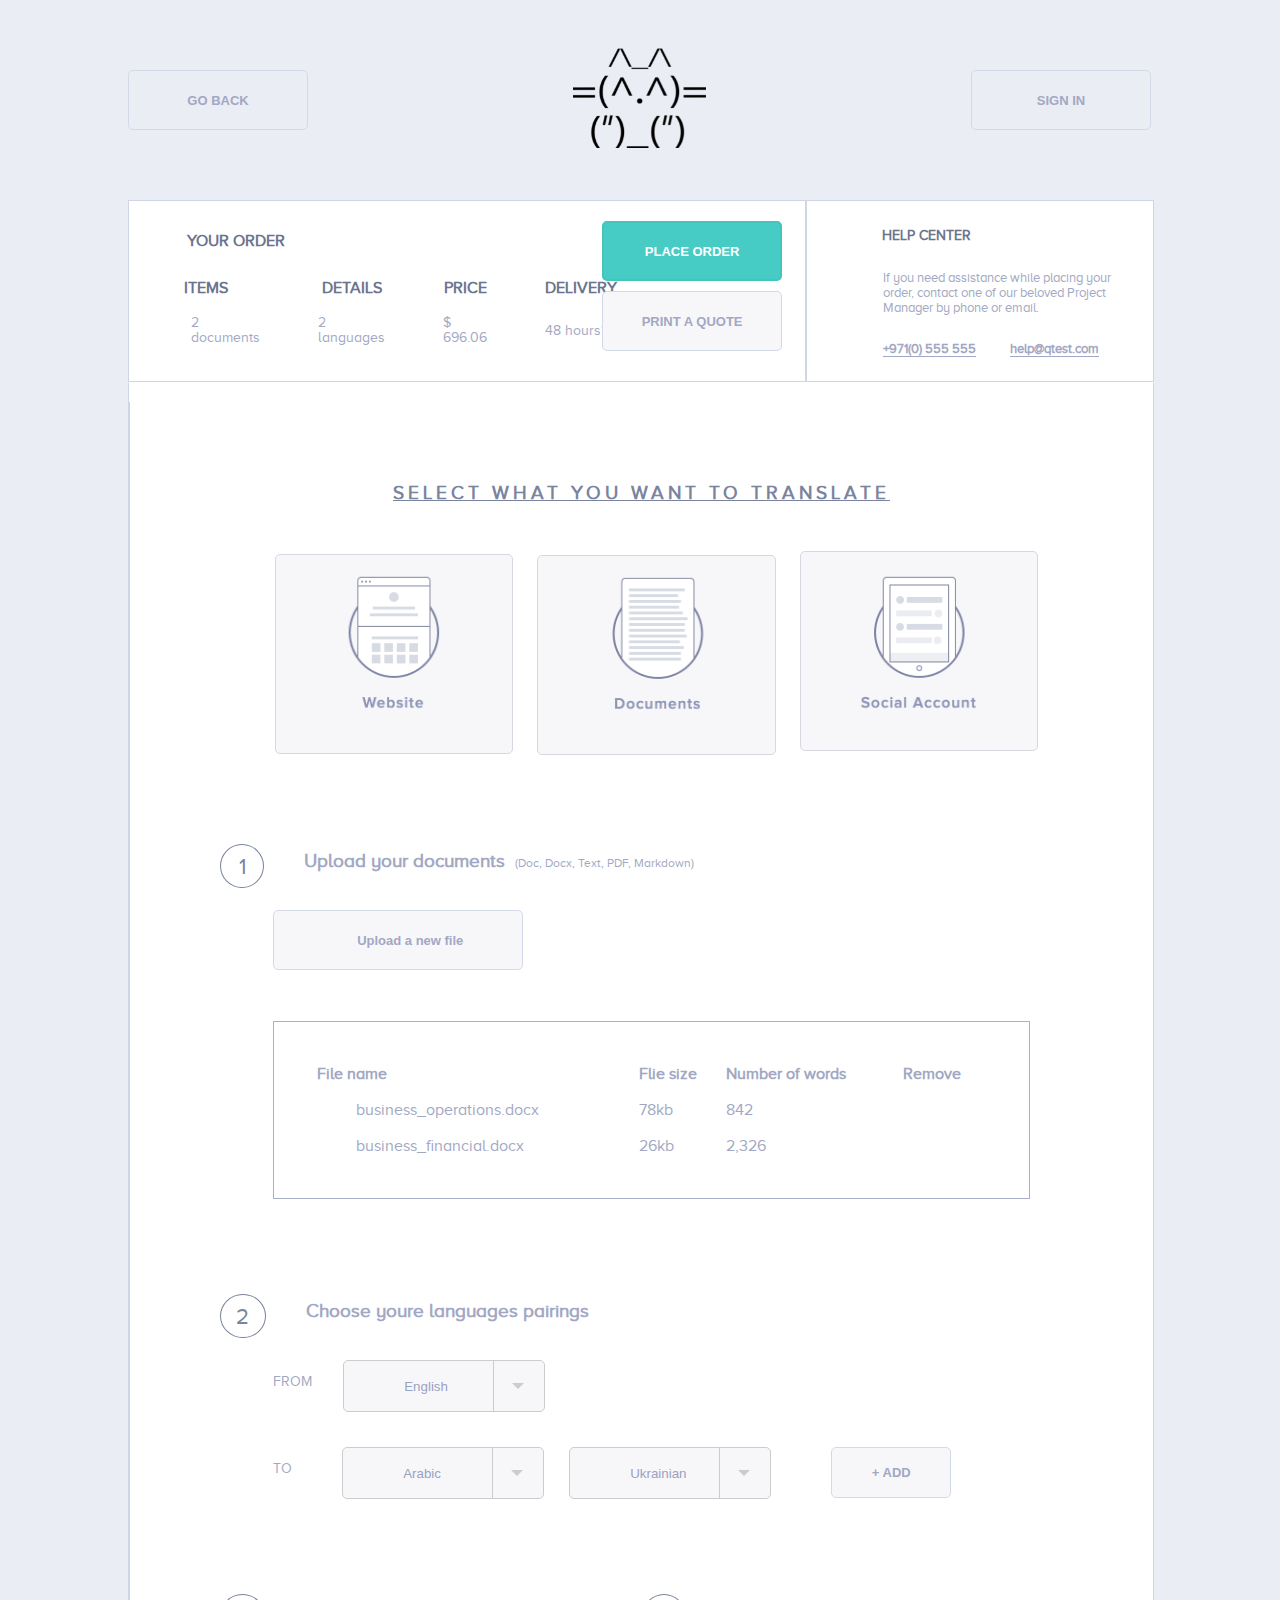
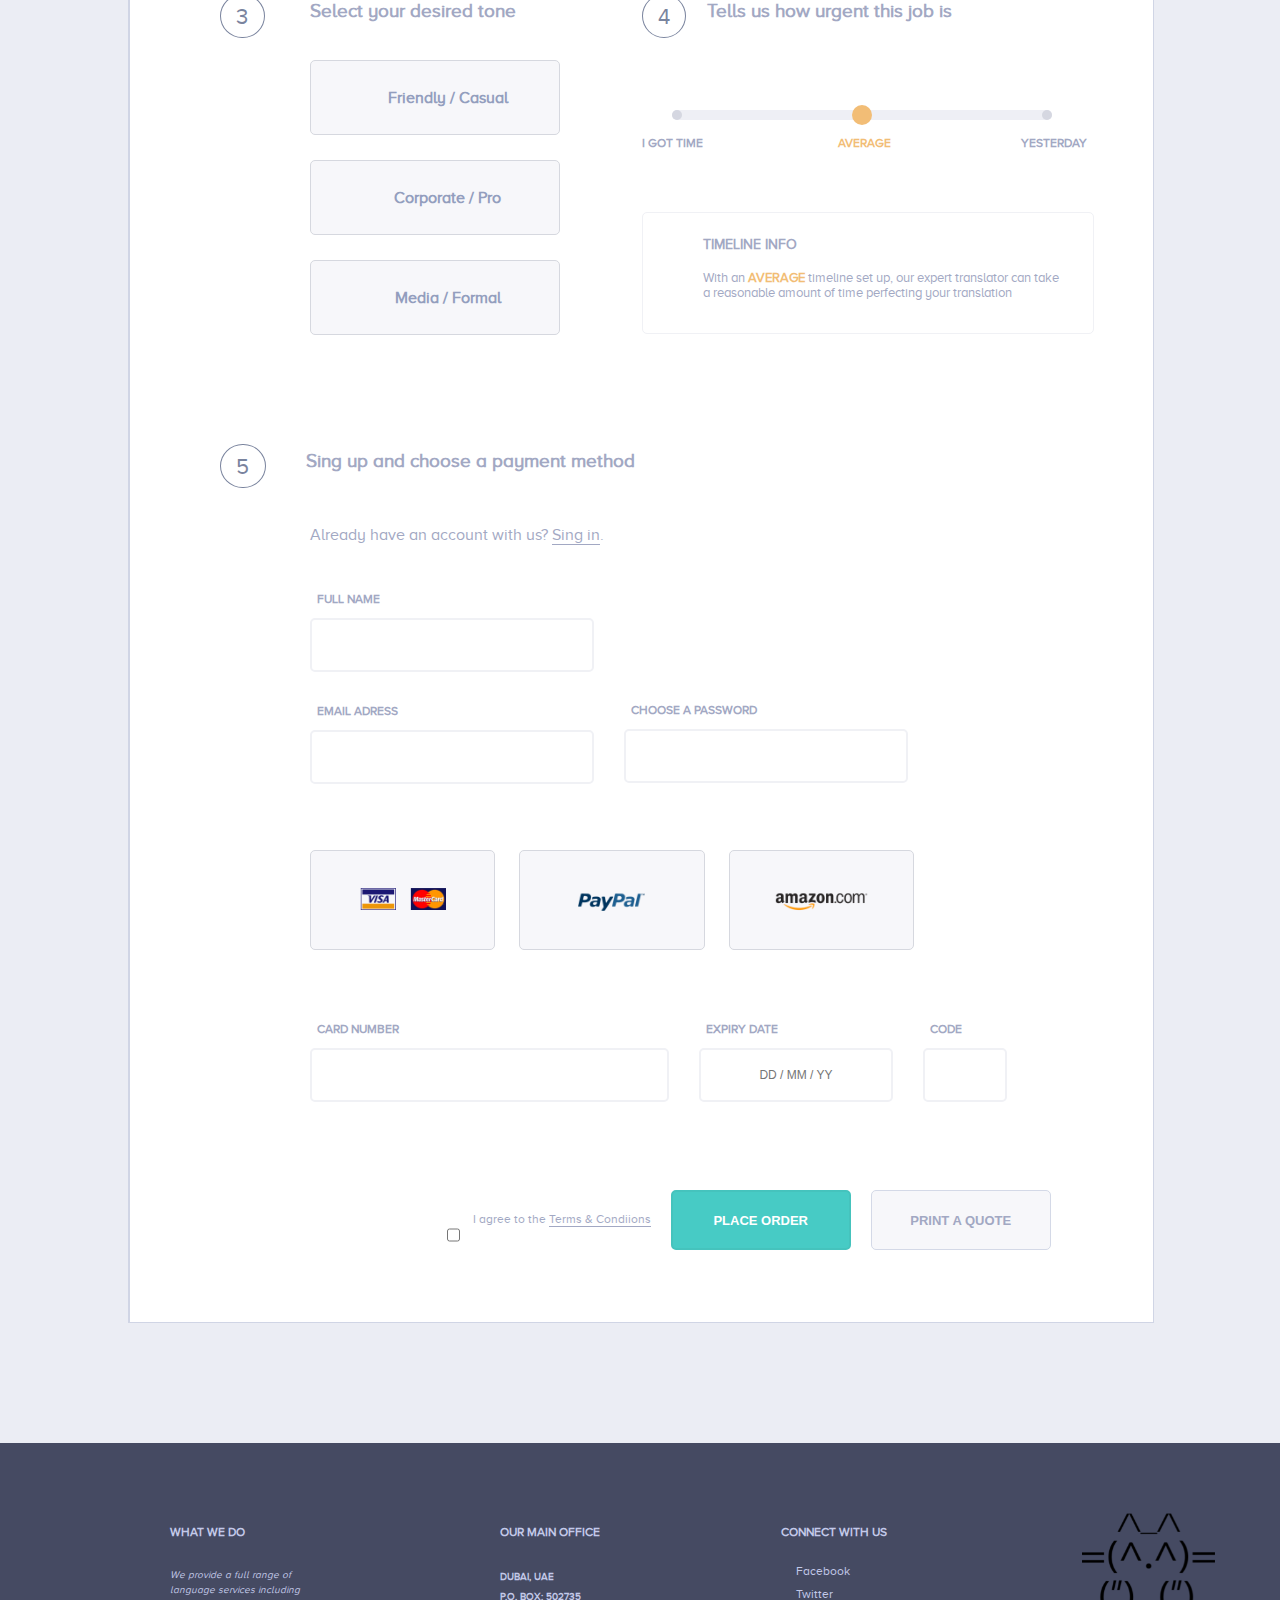
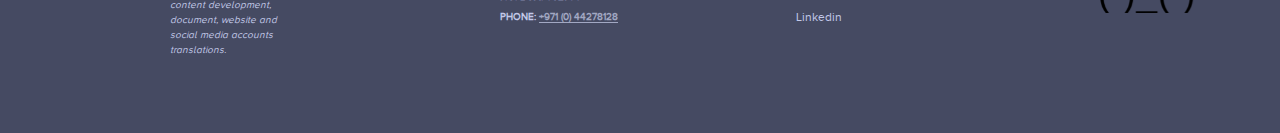
==== commit 7d8fcd4b: "add mailto: tel:, fix the problem with required attribute on hidden elements" ====
--- a/index.html
+++ b/index.html
@@ -56,7 +56,8 @@
 		<div class="help1"><!--<p><img src="https://png.icons8.com/windows/26/767d94/lifebuoy.png"></p>--><p>Help center</p></div>
 		<div class="help">
 			<p>If you need assistance while placing your order, contact one of our beloved Project Manager by phone or email.</p>
-			<p>+971(0) 555 555</p> <p>help@qtest.com</p>
+			<p><a href="tel:+9710555555">+971(0) 555 555</a></p>
+			<p><a href="mailto:help@qtest.com"> help@qtest.com</a></p>
 		</div>
 	</div>
 </div>
@@ -65,19 +66,19 @@
 		<h3>Select what you want to translate</h3>
 			<div class="form">
 				<label for="website">
-					<input hidden type="radio" required name="radio1" id="website" value="website">
+					<input type="radio" required name="radio1" id="website" value="website">
 						<div class="select-wrapper">
 							<img src="css/img/website.png" alt="">
 						</div>
 				</label>
 				<label for="document">
-					<input hidden type="radio" required  name="radio1" id="document" value="document">
+					<input type="radio" required  name="radio1" id="document" value="document">
 						<div class="select-wrapper">
 							<img src="css/img/documents.png" alt="">
 						</div>
 				</label>
 				<label for="social">
-					<input hidden type="radio" required name="radio1" id="social" value="social">
+					<input type="radio" required name="radio1" id="social" value="social">
 						<div class="select-wrapper">
 							<img src="css/img/social.png" alt="">
 						</div>
@@ -278,7 +279,7 @@
 			<p>Our main office</p>
 		</div>
 		<div class="adress">
-			<p>Dubai, UAE <br>P.O. Box: 502735<br>Phone: +971 (0) 44278128</p>
+			<p>Dubai, UAE <br>P.O. Box: 502735<br>Phone: <a href="tel:+971044278128">+971 (0) 44278128</a></p>
 		</div>
 	</div>
 	<div class="connect">
--- a/css/main.css
+++ b/css/main.css
@@ -3,7 +3,7 @@
 	border: 1px solid black;
 
 }
-*/
+*/	
 
 body {
 	background: #ebedf4;
@@ -186,6 +186,9 @@
 	font-size: 13px;
 	padding-left: 30px;
 	font-weight: bold;
+}
+.help a {
+	text-decoration: none;
 }
 .main {
 	width: 80%;
@@ -217,12 +220,14 @@
 
 }
 .form {
-	padding-top: 40px;
+	padding-top: 20px;
 	padding-left: 30px;
 }
 
 .select-wrapper {
-	height: 190px;
+	height: 170px;
+	padding-top: 20px;
+
 }
 
 .form label{
@@ -234,7 +239,7 @@
 	text-align: center;
 	height: 200px;
 	width: 24%;
-	line-height: 310px;
+
 	display: inline-block;
 	cursor: pointer;
 	border: 1px solid #d6d8df;
@@ -242,8 +247,12 @@
 	-webkit-box-sizing: border-box;
 	-moz-box-sizing: border-box;
 	box-sizing: border-box;
-
-
+}
+
+.form input {
+	opacity: 0;
+	position: absolute;
+	top: 20px;
 }
 
 .form label:not(:first-child) {
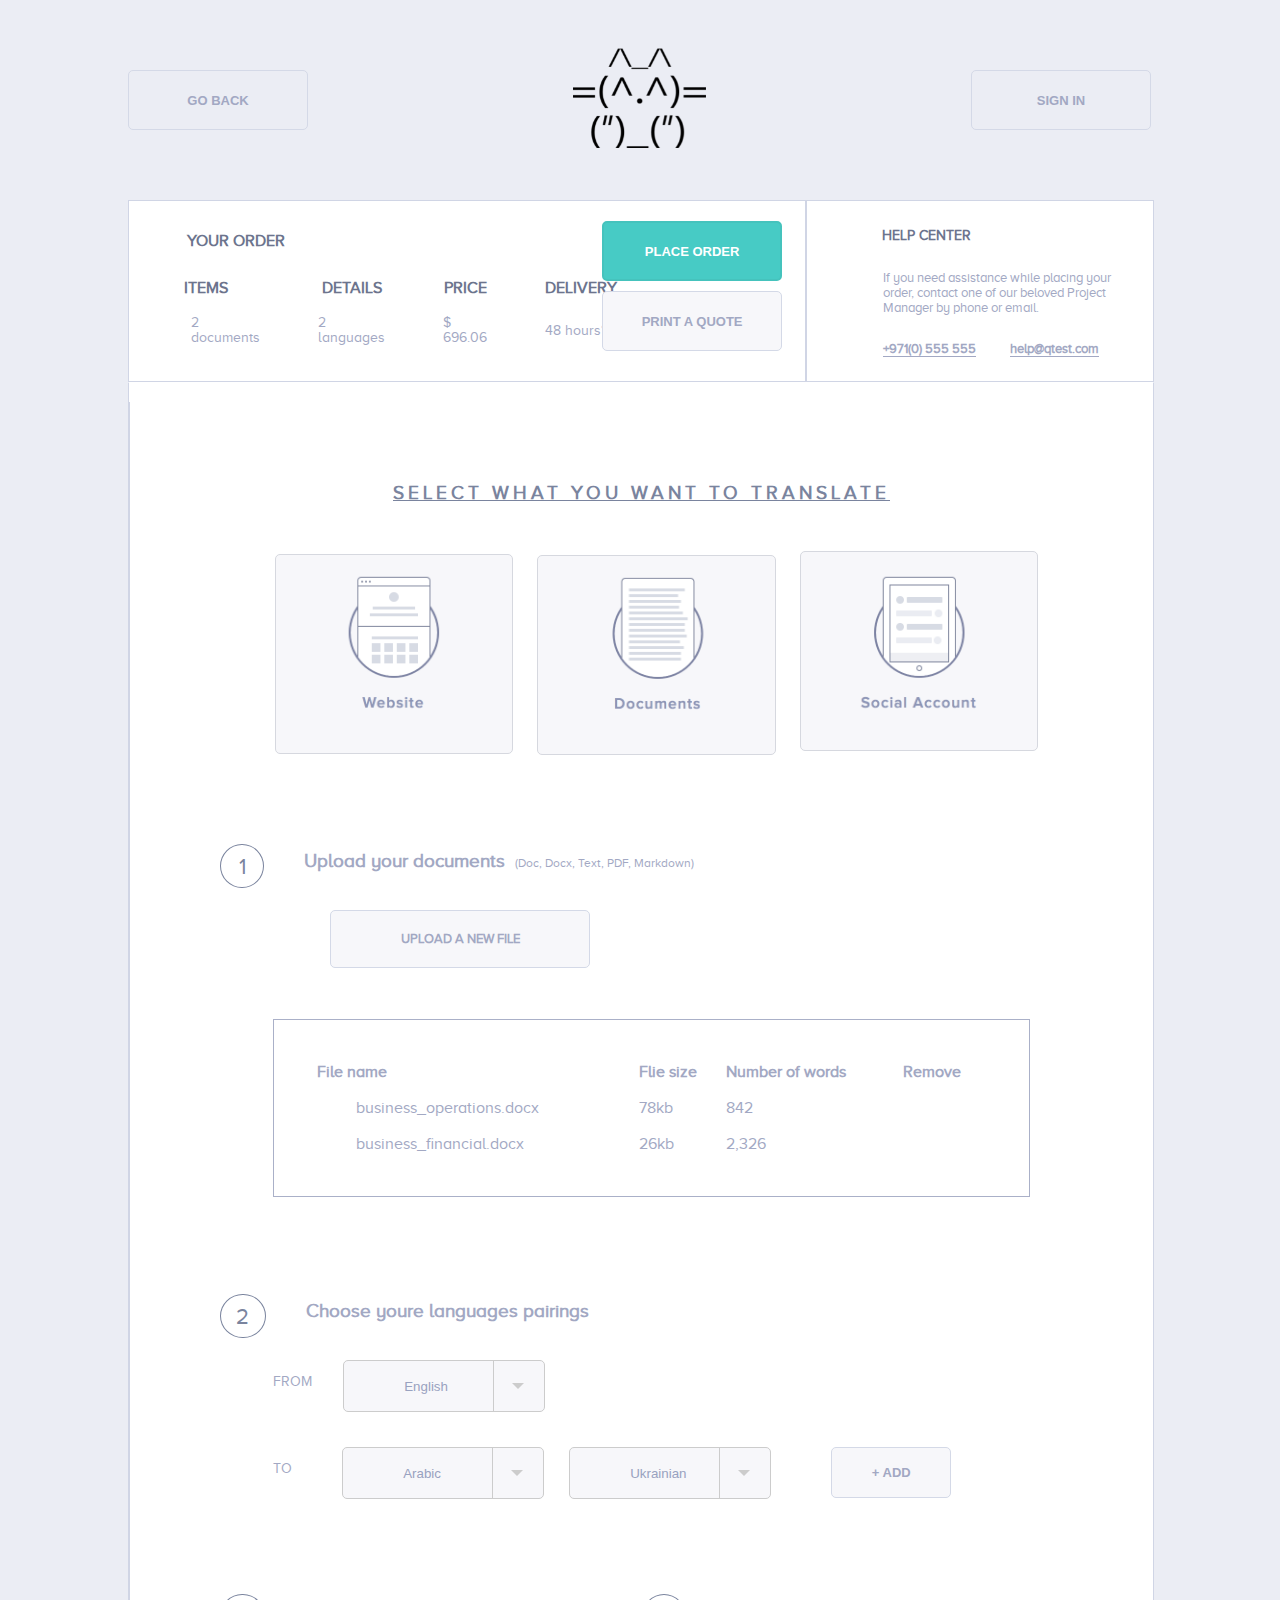
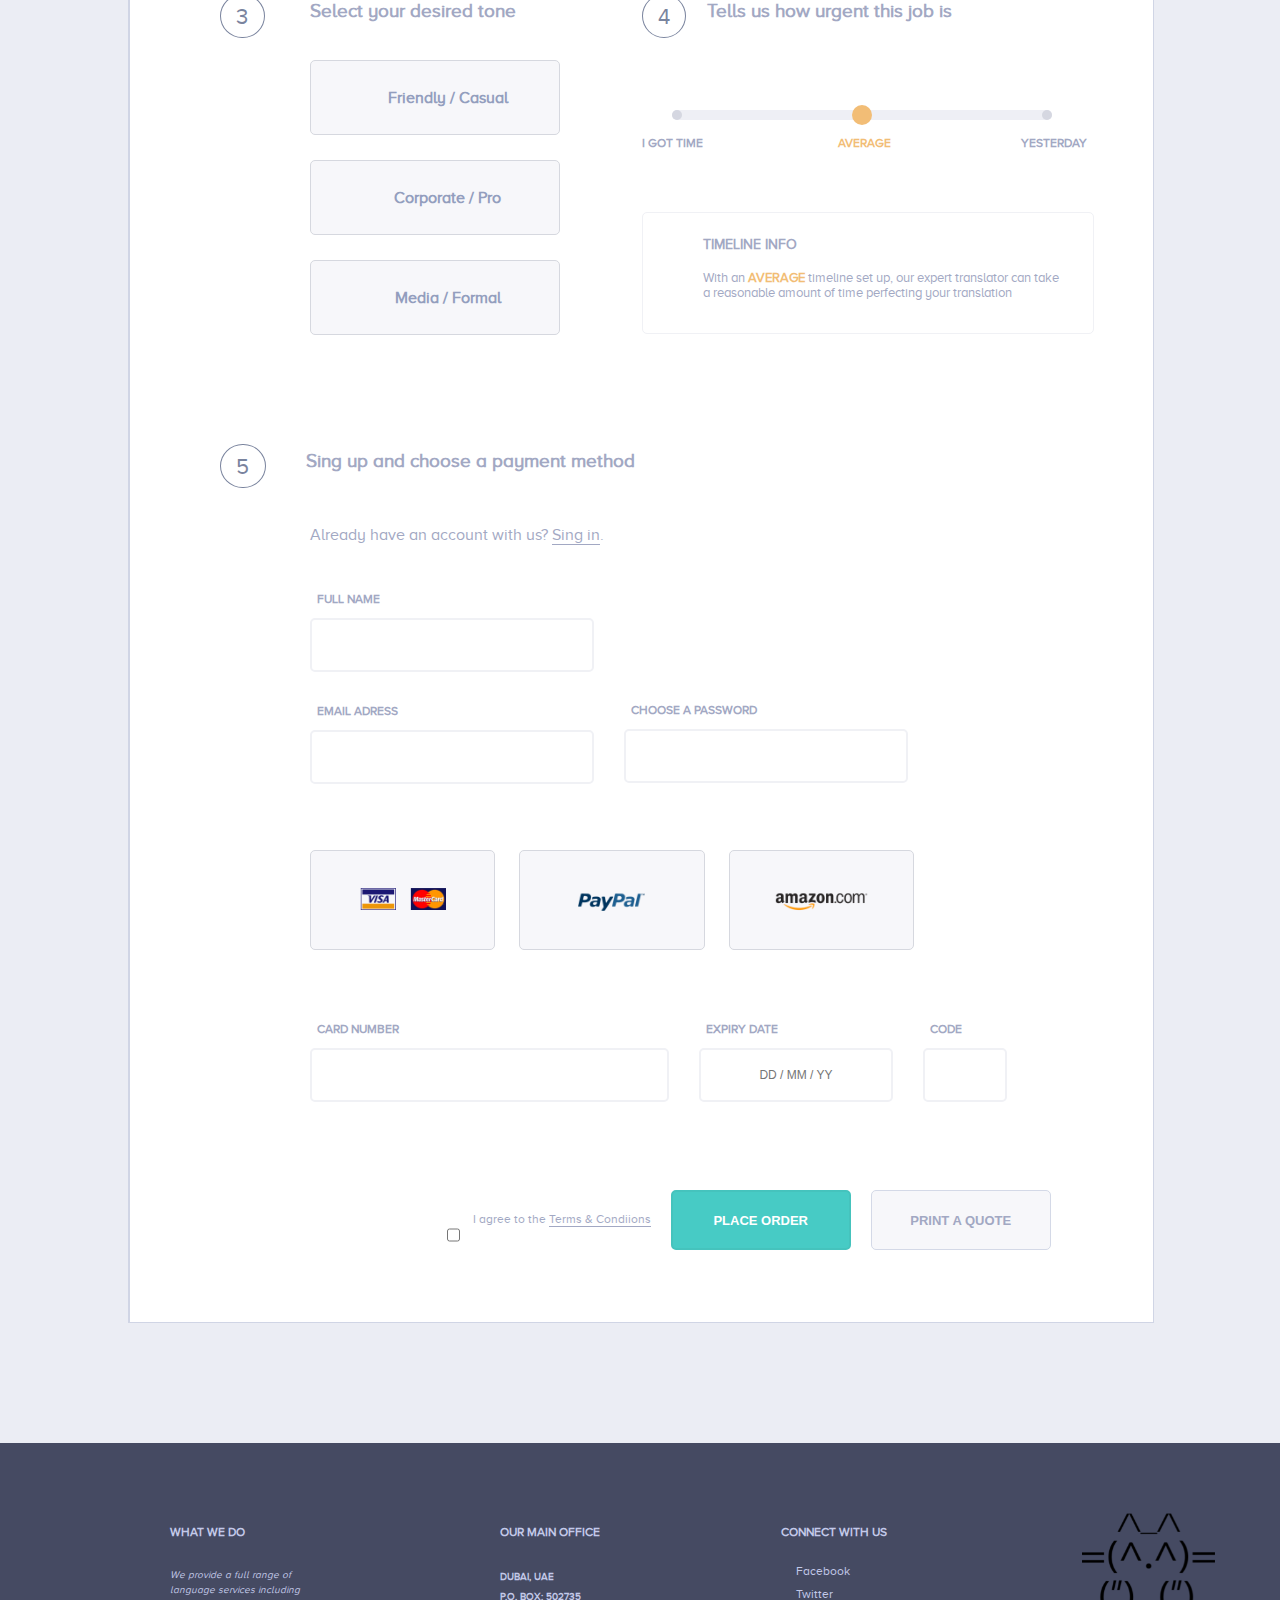
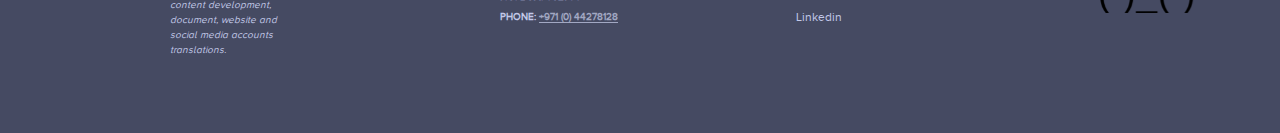
==== commit 6dafeb15: "fix upload button" ====
--- a/index.html
+++ b/index.html
@@ -92,7 +92,12 @@
 			<p class="types">(Doc, Docx, Text, PDF, Markdown)</p>
 
 		</div>
-			<button class="main_btn upload_btn" type="button">Upload a new file</button>
+			<div class="file-upload">
+     		<label>
+     			<input type="file" name="file">
+     			<span>Upload a new file</span>
+     		</label>
+		</div>
 		<table>
 			<tr>
 				<th>File name</th>
@@ -167,19 +172,19 @@
 		<div>
 			<div class="form_tone">
 				<label for="friendly">
-					<input hidden type="radio" required name="radio2" id="friendly" value="friendly">
+					<input type="radio" required name="radio2" id="friendly" value="friendly">
 						<div class="select-tone select-tone1">
 							<p>Friendly / Casual</p>
 						</div>
 				</label>
 				<label for="pro">
-					<input hidden type="radio" required name="radio2" id="pro" value="pro">
+					<input type="radio" required name="radio2" id="pro" value="pro">
 						<div class="select-tone select-tone2">
 							<p>Corporate / Pro</p>
 						</div>
 				</label>
 				<label for="media">
-					<input hidden type="radio" required name="radio2" id="media" value="media">
+					<input type="radio" required name="radio2" id="media" value="media">
 						<div class="select-tone select-tone3">
 							<p>Media / Formal</p>
 						</div>
@@ -226,19 +231,19 @@
 		</div>
 		<div class="payment">
 				<label for="card">
-					<input hidden type="radio" required name="radio3" id="card" value="card">
+					<input type="radio" required name="radio3" id="card" value="card">
 						<div class="select-payment">
 							<img src="css/img/card.png" alt="">
 						</div>
 				</label>
 				<label for="paypal">
-					<input hidden type="radio" required name="radio3" id="paypal" value="paypal">
+					<input type="radio" required name="radio3" id="paypal" value="paypal">
 						<div class="select-payment">
 							<img src="css/img/paypal.png" alt="">
 						</div>
 				</label>
 				<label for="amazon">
-					<input hidden type="radio" required name="radio3" id="amazon" value="amazon">
+					<input type="radio" required name="radio3" id="amazon" value="amazon">
 						<div class="select-payment">
 							<img src="css/img/amazon.png" alt="">
 						</div>
--- a/css/main.css
+++ b/css/main.css
@@ -332,7 +332,39 @@
 	padding-top: 22px;
 	padding-left: 10px;
 }
-
+.file-upload {
+     position: relative; 
+     overflow: hidden; 
+     width: 250px;
+     height: 40px;
+     background: url(https://png.icons8.com/windows/32/8d95b6/upload-to-cloud.png) no-repeat 30px 12px;
+     background-color: #f7f7fa;
+     border: 1px solid #d4d9e7;
+     border-radius: 5px;
+     padding: 8px 4px;
+     color: #a2a8c3;
+     text-transform: uppercase;
+	 font-size: 13px;
+	 font-weight: bold;
+     text-align: center;
+     margin-left: 200px;
+}
+.file-upload input[type="file"]{
+    display: none; 
+}
+.file-upload label {
+     display: block;
+     position: absolute;
+     top: 0;
+     left: 0;
+     width: 100%;
+     height: 100%;
+     cursor: pointer;
+}
+.file-upload span {
+     line-height: 55px; 
+}
+/*
 .upload_btn {
 	background: url(https://png.icons8.com/windows/32/8d95b6/upload-to-cloud.png) no-repeat 30px 12px;
 	background-color: #f7f7fa;
@@ -341,7 +373,7 @@
 	padding-left: 30px;
 	text-transform: none;
 }
-
+*/
 .one table {
 	border: 1px solid #aab0c8;
 	margin-left: 14%;
@@ -495,22 +527,28 @@
 	padding-left: 180px;
 }
 
+.form_tone input {
+	opacity: 0;
+	position: absolute;
+	top: 5px;
+}
+
 .select-tone p {
 	padding-top: 12px;
 	padding-left: 25px;
 }
 .select-tone1 {
-	height: 70px;
+	height: 65px;
 	background: url(https://png.icons8.com/metro/32/8d95b6/chat.png)no-repeat 35px 10px;
 	background-size: 10%;
 }
 .select-tone2 {
-	height: 70px;
+	height: 65px;
 	background: url(https://png.icons8.com/windows/32/8d95b6/suitcase.png)no-repeat 35px 10px;
 	background-size: 10%;
 }
 .select-tone3 {
-	height: 70px;
+	height: 65px;
 	background: url(https://png.icons8.com/metro/32/8d95b6/megaphone.png)no-repeat 35px 10px;
 	background-size: 10%;
 }
@@ -747,6 +785,12 @@
 	padding-left: 180px;
 }
 
+.payment input {
+	position: absolute;
+	top: 50px;
+	opacity: 0;
+}
+
 .select-payment {
 	height: 90px;
 }
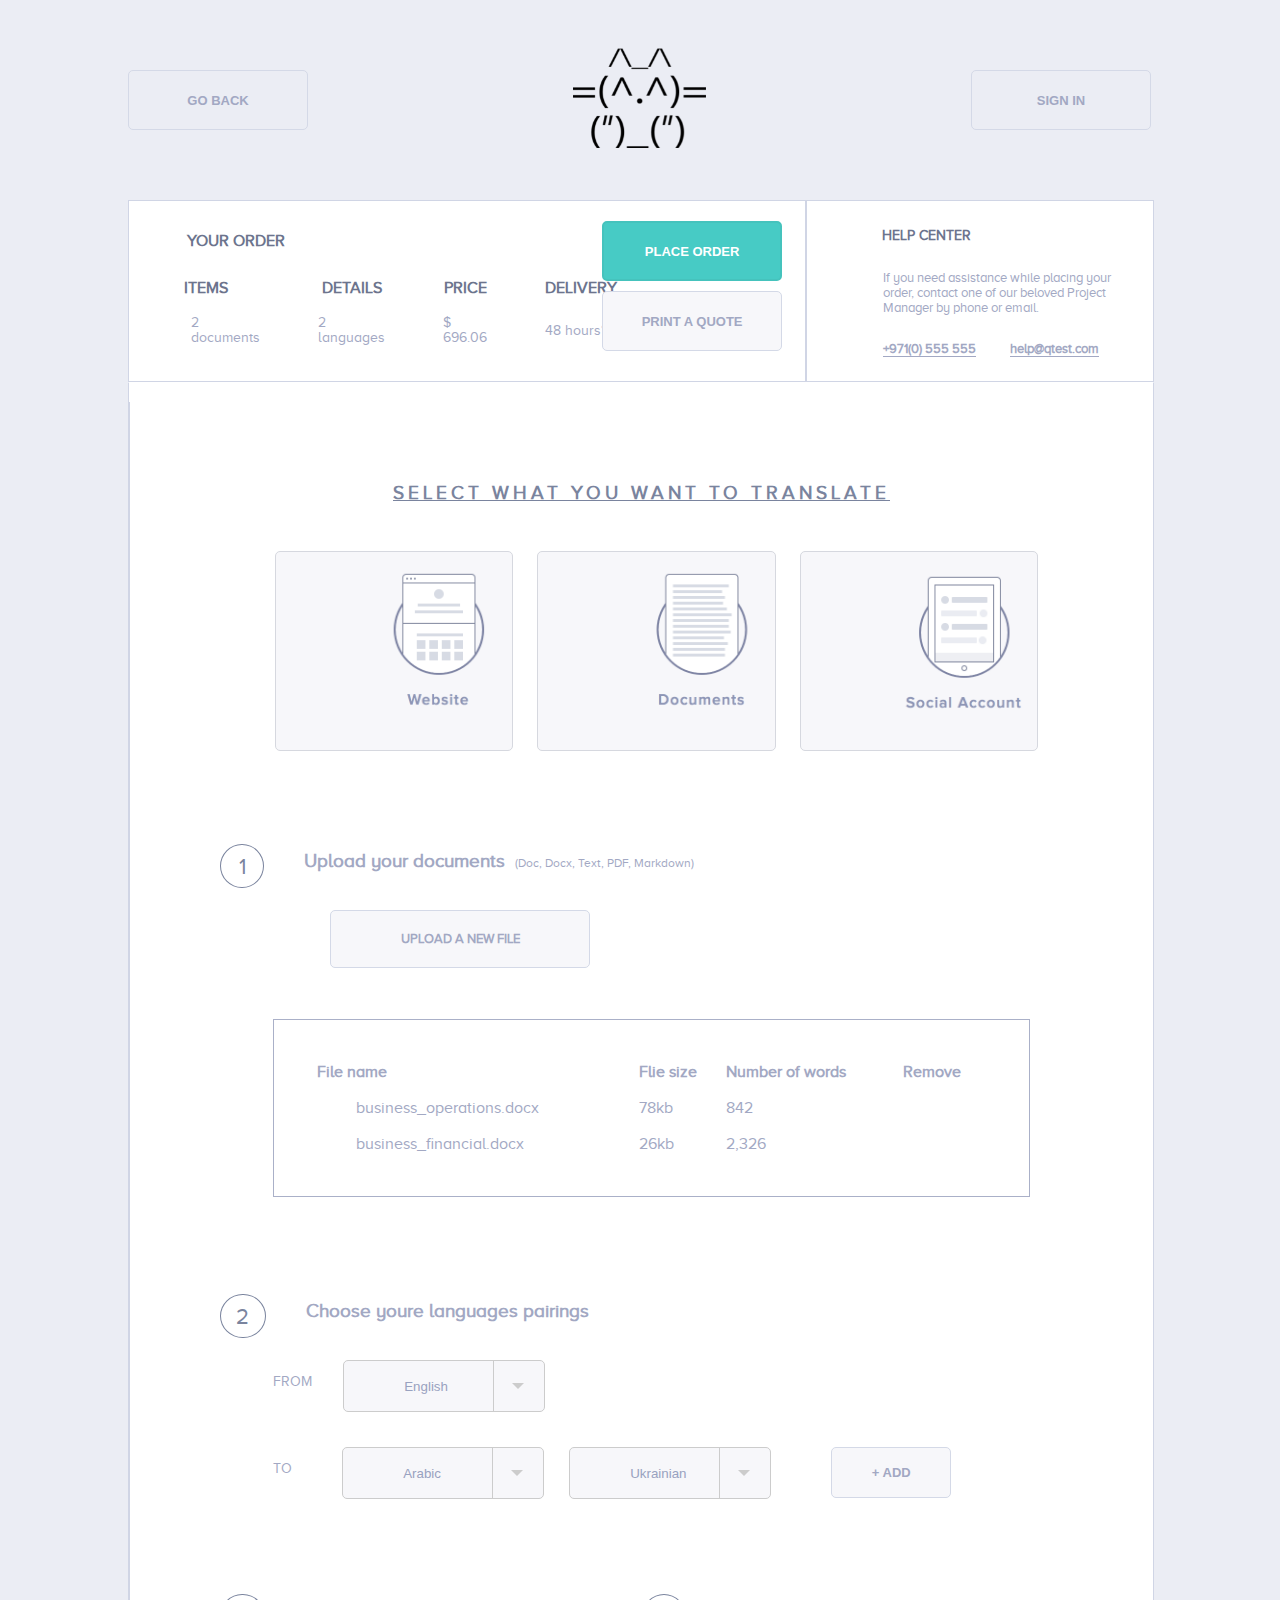
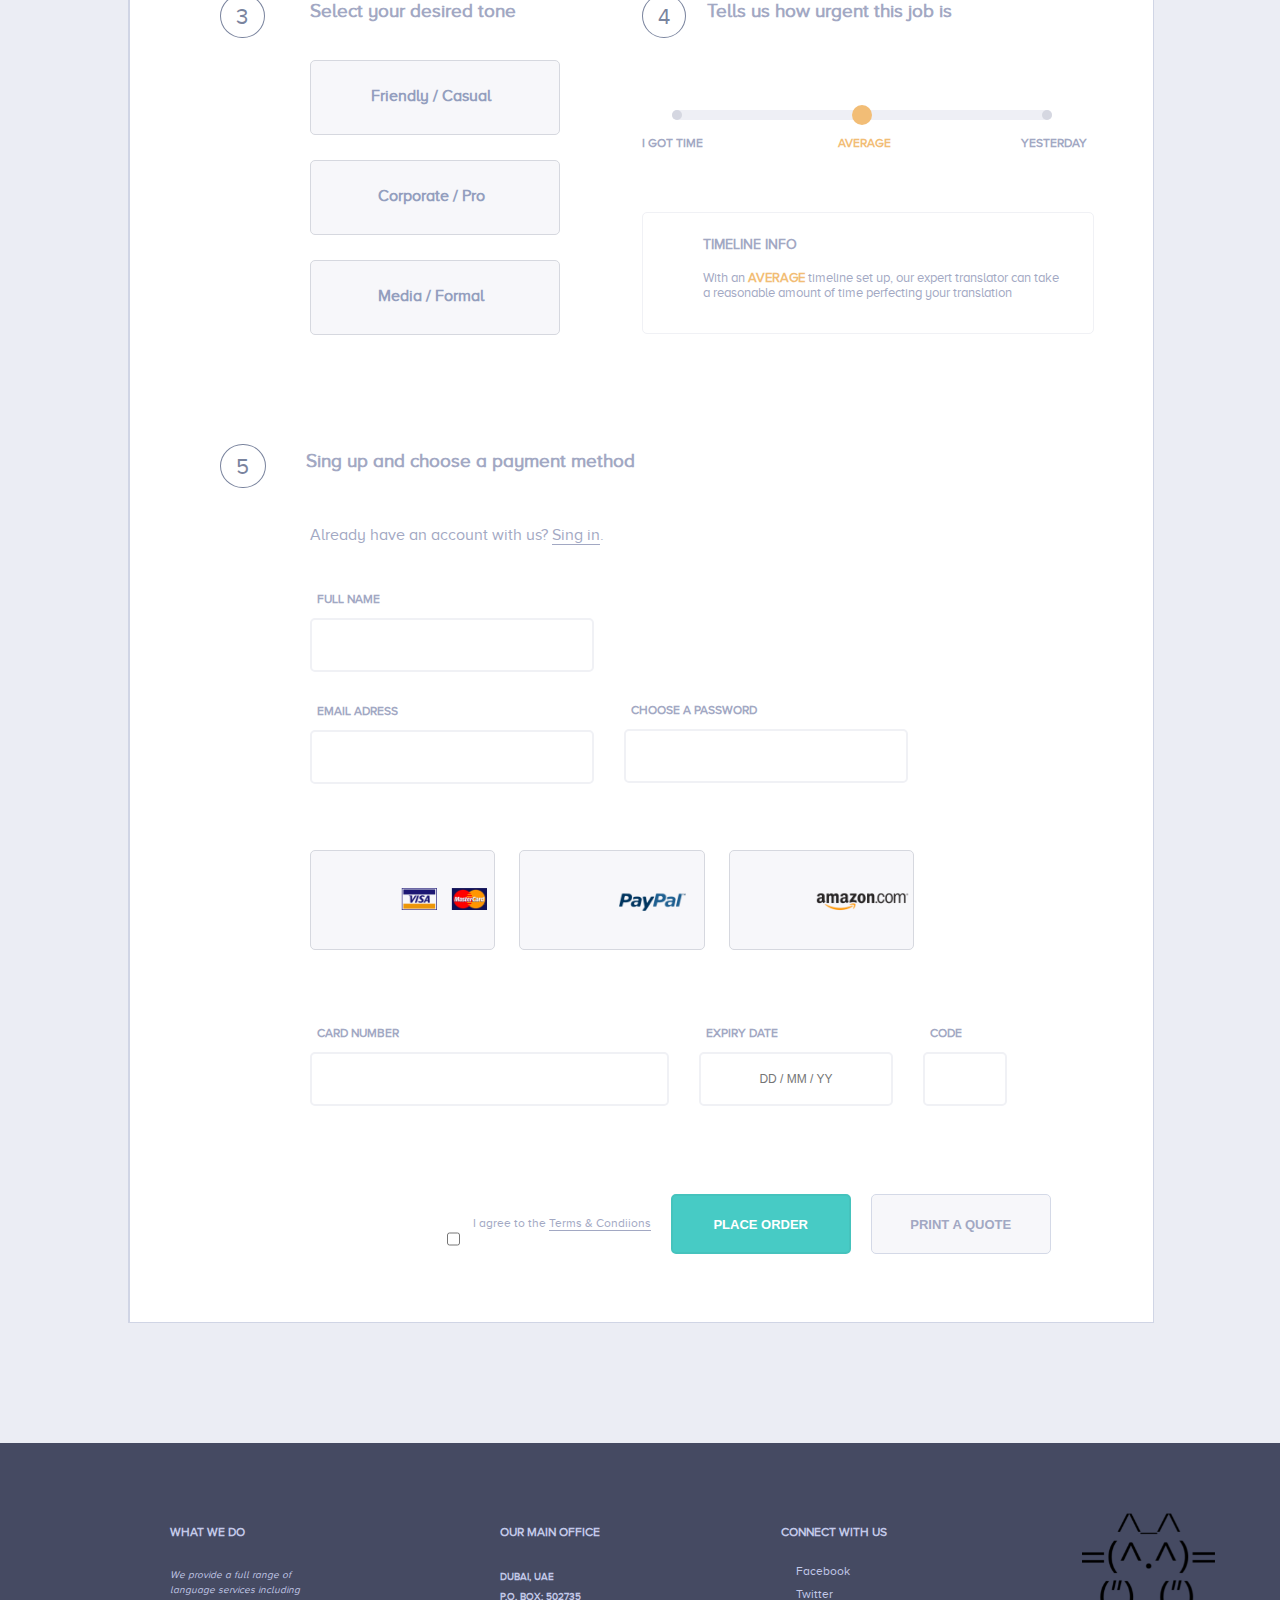
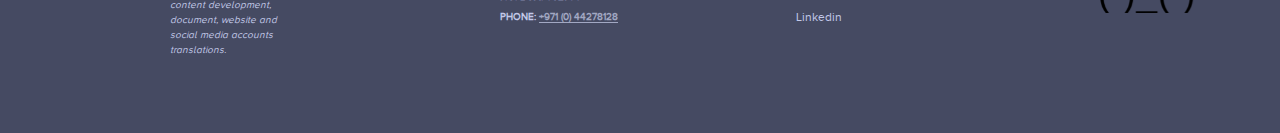
==== commit 06e493b4: "change div in label to span" ====
--- a/index.html
+++ b/index.html
@@ -67,21 +67,21 @@
 			<div class="form">
 				<label for="website">
 					<input type="radio" required name="radio1" id="website" value="website">
-						<div class="select-wrapper">
+						<span class="select-wrapper">
 							<img src="css/img/website.png" alt="">
-						</div>
+						</span>
 				</label>
 				<label for="document">
 					<input type="radio" required  name="radio1" id="document" value="document">
-						<div class="select-wrapper">
+						<span class="select-wrapper">
 							<img src="css/img/documents.png" alt="">
-						</div>
+						</span>
 				</label>
 				<label for="social">
 					<input type="radio" required name="radio1" id="social" value="social">
-						<div class="select-wrapper">
+						<span class="select-wrapper">
 							<img src="css/img/social.png" alt="">
-						</div>
+						</span>
 				</label>
 			</div>
 	</section>
@@ -173,21 +173,21 @@
 			<div class="form_tone">
 				<label for="friendly">
 					<input type="radio" required name="radio2" id="friendly" value="friendly">
-						<div class="select-tone select-tone1">
-							<p>Friendly / Casual</p>
-						</div>
+						<span class="select-tone select-tone1">
+							Friendly / Casual
+						</span>
 				</label>
 				<label for="pro">
 					<input type="radio" required name="radio2" id="pro" value="pro">
-						<div class="select-tone select-tone2">
-							<p>Corporate / Pro</p>
-						</div>
+						<span class="select-tone select-tone2">
+							Corporate / Pro
+						</span>
 				</label>
 				<label for="media">
 					<input type="radio" required name="radio2" id="media" value="media">
-						<div class="select-tone select-tone3">
-							<p>Media / Formal</p>
-						</div>
+						<span class="select-tone select-tone3">
+							Media / Formal
+						</span>
 				</label>
 			</div>
 		</div>
@@ -232,21 +232,21 @@
 		<div class="payment">
 				<label for="card">
 					<input type="radio" required name="radio3" id="card" value="card">
-						<div class="select-payment">
+						<span class="select-payment">
 							<img src="css/img/card.png" alt="">
-						</div>
+						</span>
 				</label>
 				<label for="paypal">
 					<input type="radio" required name="radio3" id="paypal" value="paypal">
-						<div class="select-payment">
+						<span class="select-payment">
 							<img src="css/img/paypal.png" alt="">
-						</div>
+						</span>
 				</label>
 				<label for="amazon">
 					<input type="radio" required name="radio3" id="amazon" value="amazon">
-						<div class="select-payment">
+						<span class="select-payment">
 							<img src="css/img/amazon.png" alt="">
-						</div>
+						</span>
 				</label>
 		</div>
 		<div class="sign_form card_form">
--- a/css/main.css
+++ b/css/main.css
@@ -3,7 +3,7 @@
 	border: 1px solid black;
 
 }
-*/	
+*/
 
 body {
 	background: #ebedf4;
@@ -226,9 +226,13 @@
 
 .select-wrapper {
 	height: 170px;
+	width: 325px;
 	padding-top: 20px;
-
-}
+	position: absolute;
+	left: 0px;
+}
+
+
 
 .form label{
 	position: relative;
@@ -533,24 +537,23 @@
 	top: 5px;
 }
 
-.select-tone p {
-	padding-top: 12px;
-	padding-left: 25px;
+.select-tone {
+	position: absolute;
+	width: 240px;
+	height: 65px;
+	left: 0px;
+	line-height: 70px;
+
 }
 .select-tone1 {
-	height: 65px;
-	background: url(https://png.icons8.com/metro/32/8d95b6/chat.png)no-repeat 35px 10px;
-	background-size: 10%;
+	background: url(https://png.icons8.com/metro/32/8d95b6/chat.png)no-repeat 20px 20px;
 }
 .select-tone2 {
-	height: 65px;
-	background: url(https://png.icons8.com/windows/32/8d95b6/suitcase.png)no-repeat 35px 10px;
-	background-size: 10%;
+	background: url(https://png.icons8.com/windows/32/8d95b6/suitcase.png)no-repeat 20px 20px;
+
 }
 .select-tone3 {
-	height: 65px;
-	background: url(https://png.icons8.com/metro/32/8d95b6/megaphone.png)no-repeat 35px 10px;
-	background-size: 10%;
+	background: url(https://png.icons8.com/metro/32/8d95b6/megaphone.png)no-repeat 20px 20px;
 }
 
 .form_tone label{
@@ -792,6 +795,9 @@
 }
 
 .select-payment {
+	position: absolute;
+	left: 0px;
+	width: 265px;
 	height: 90px;
 }
 
